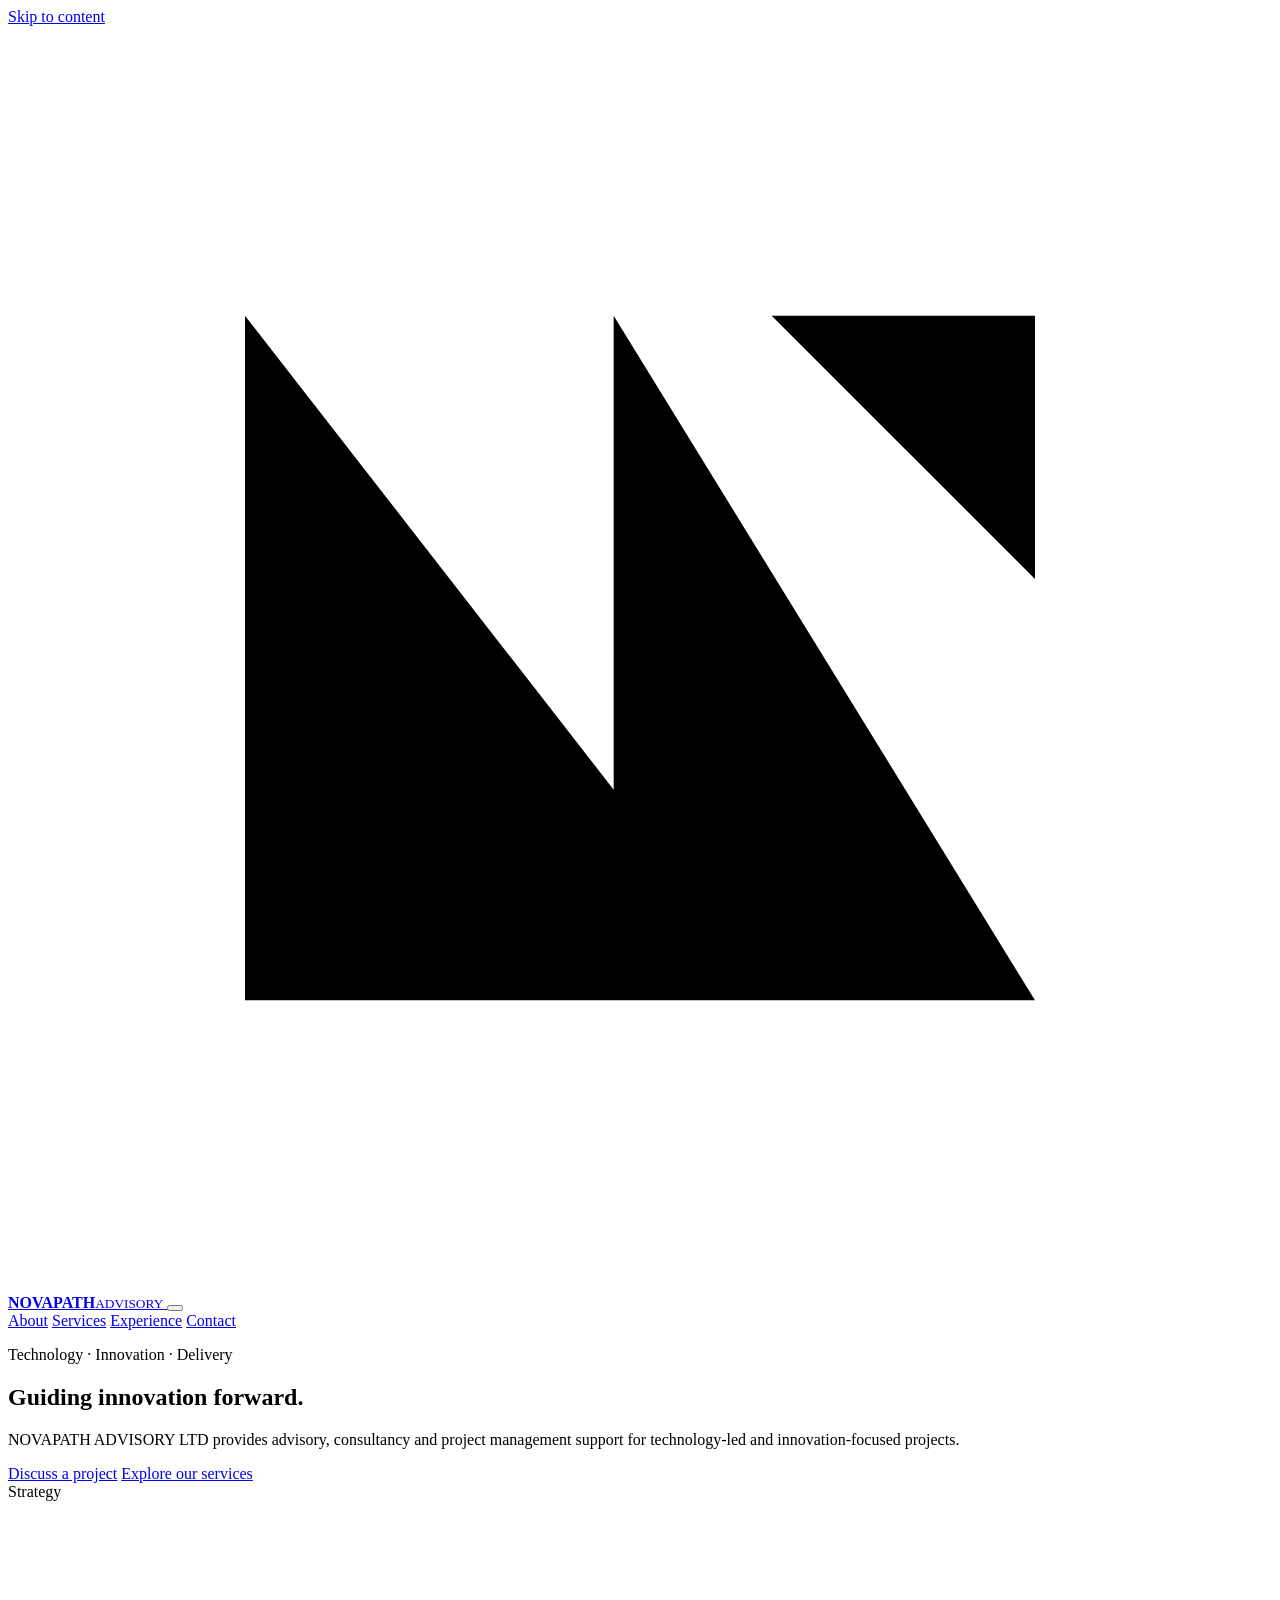
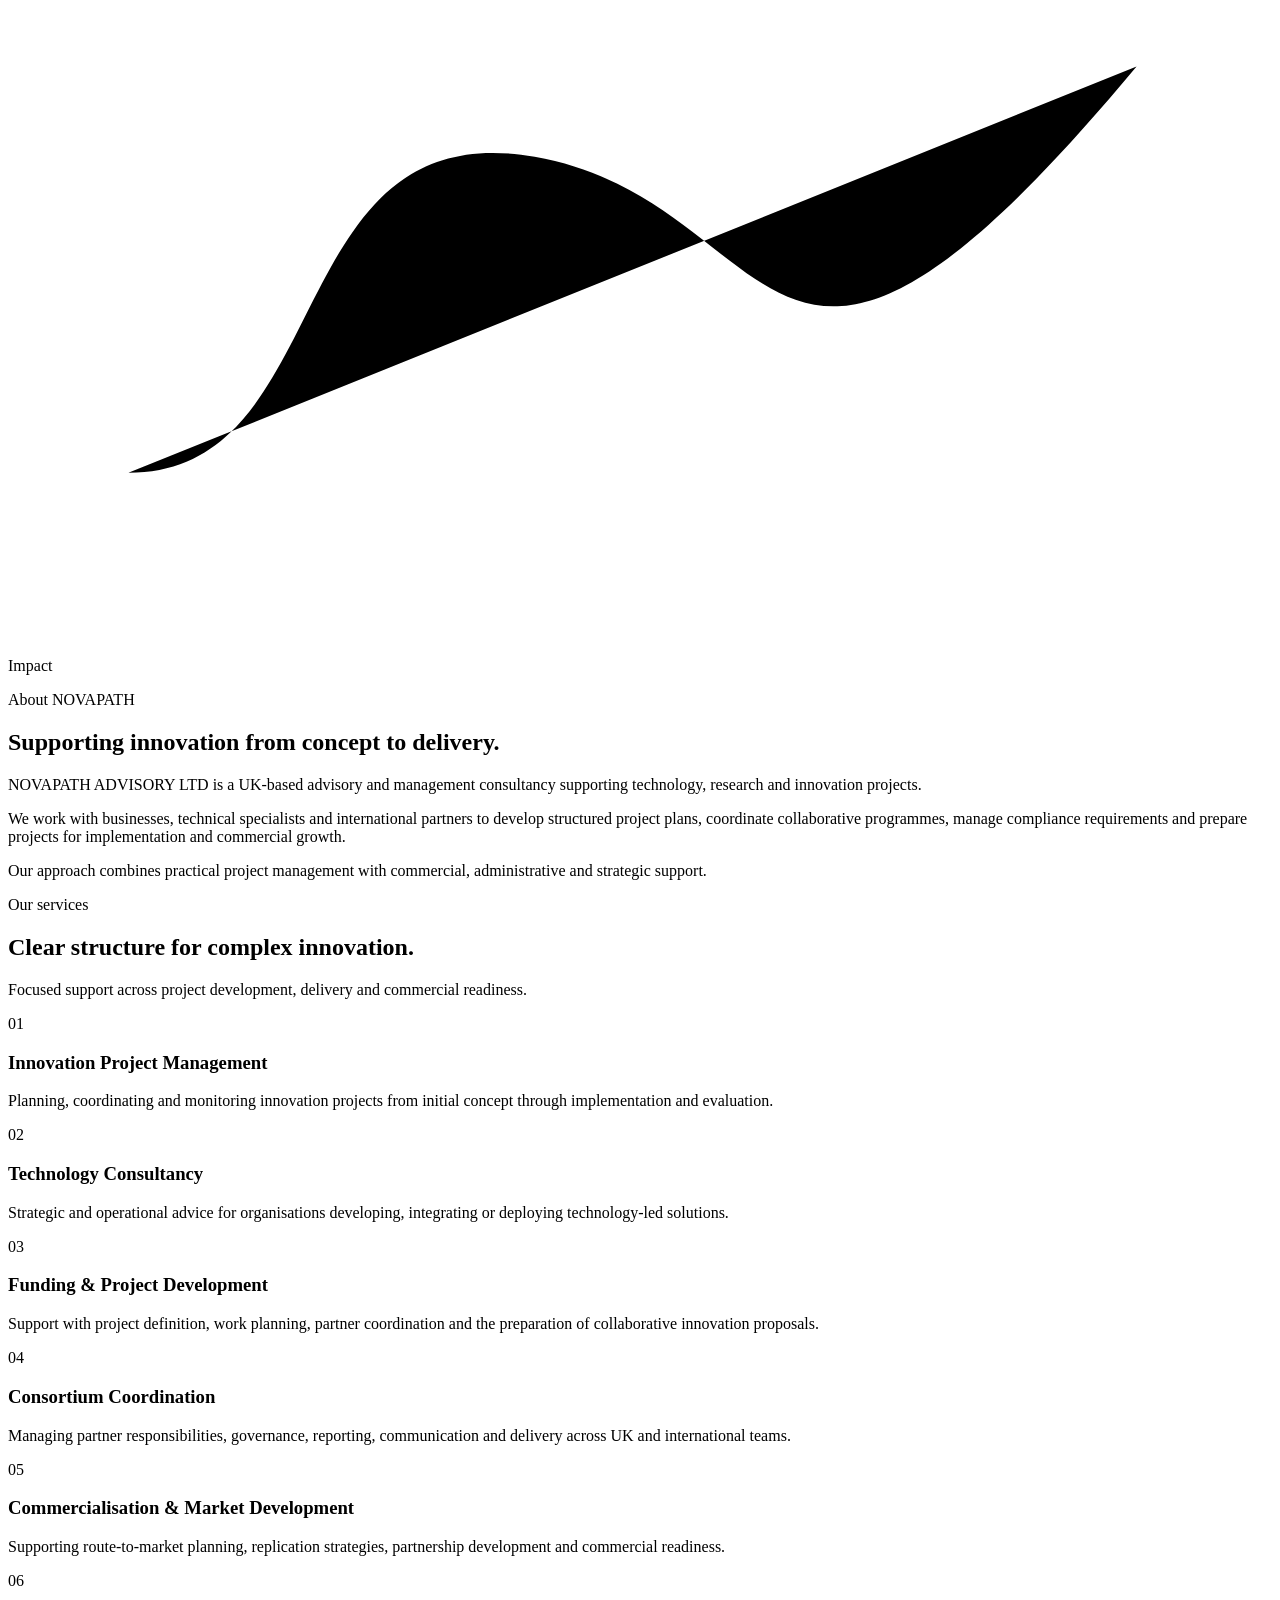
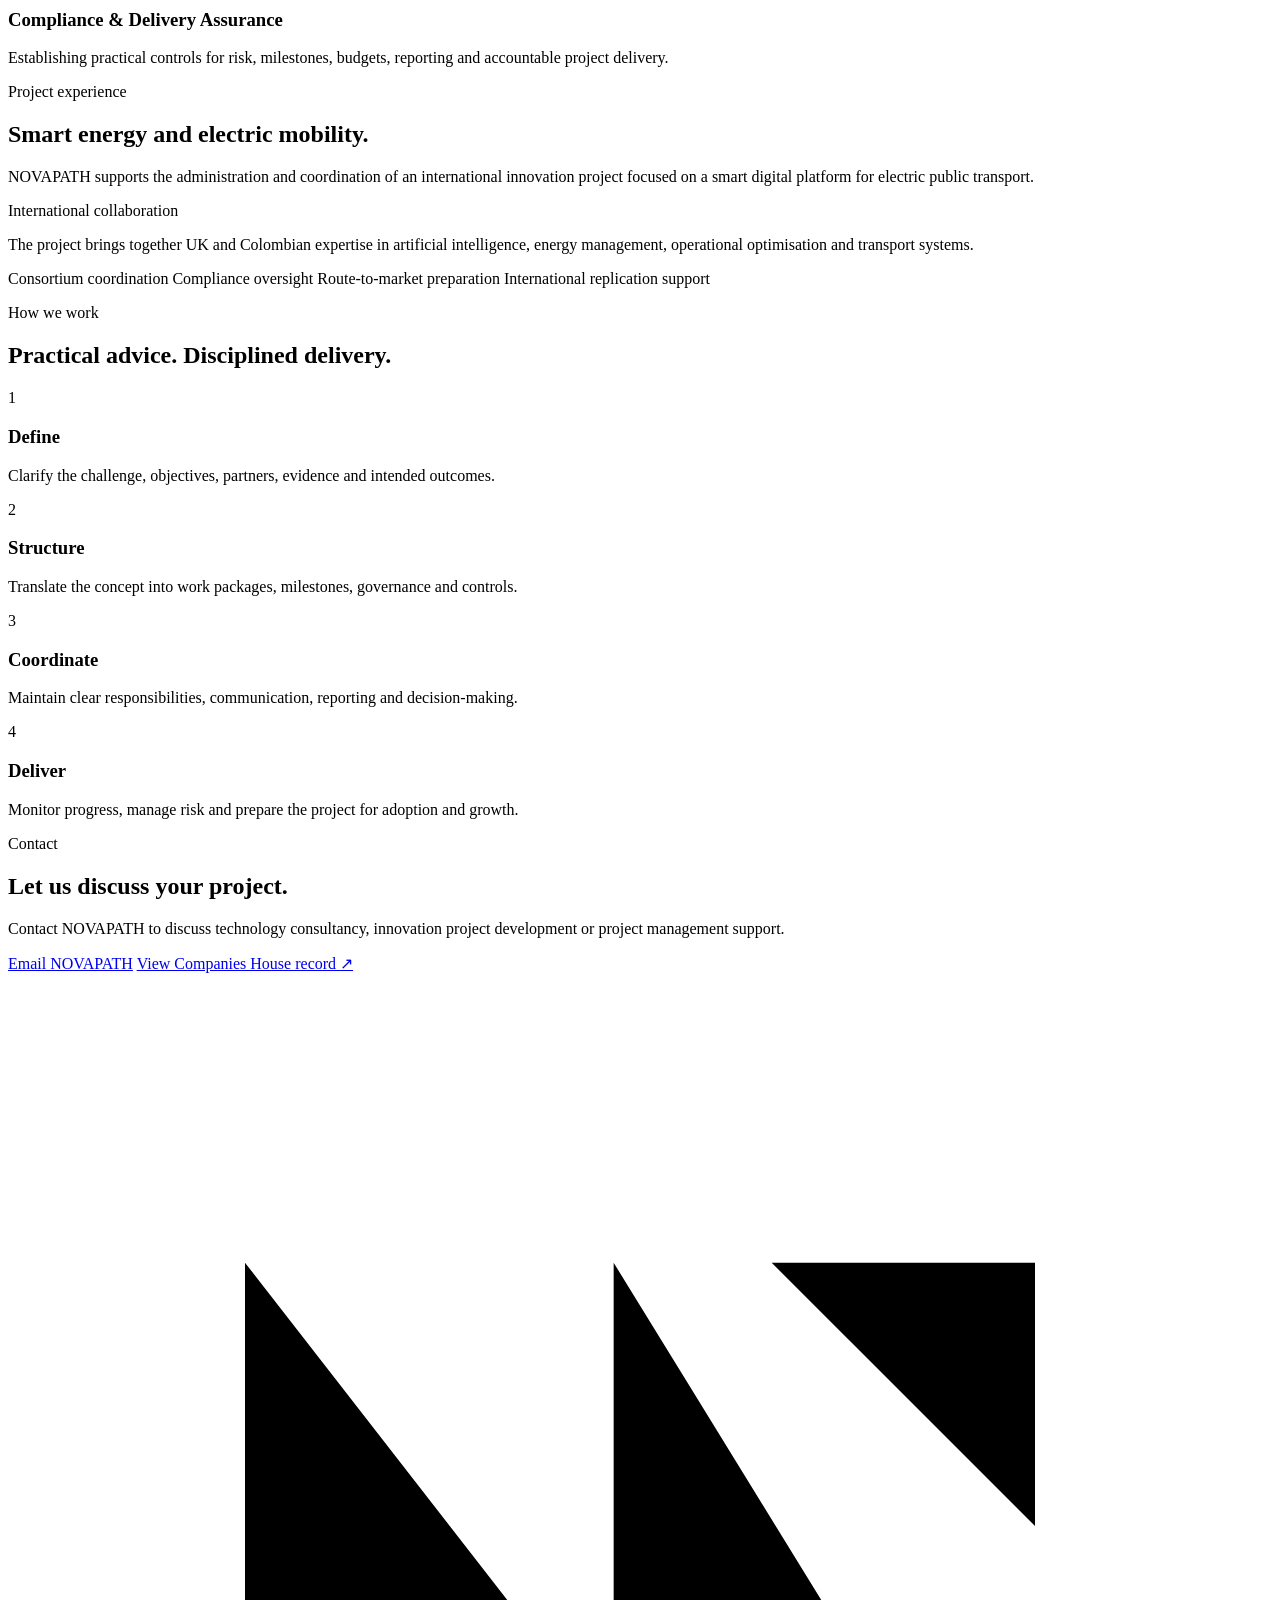
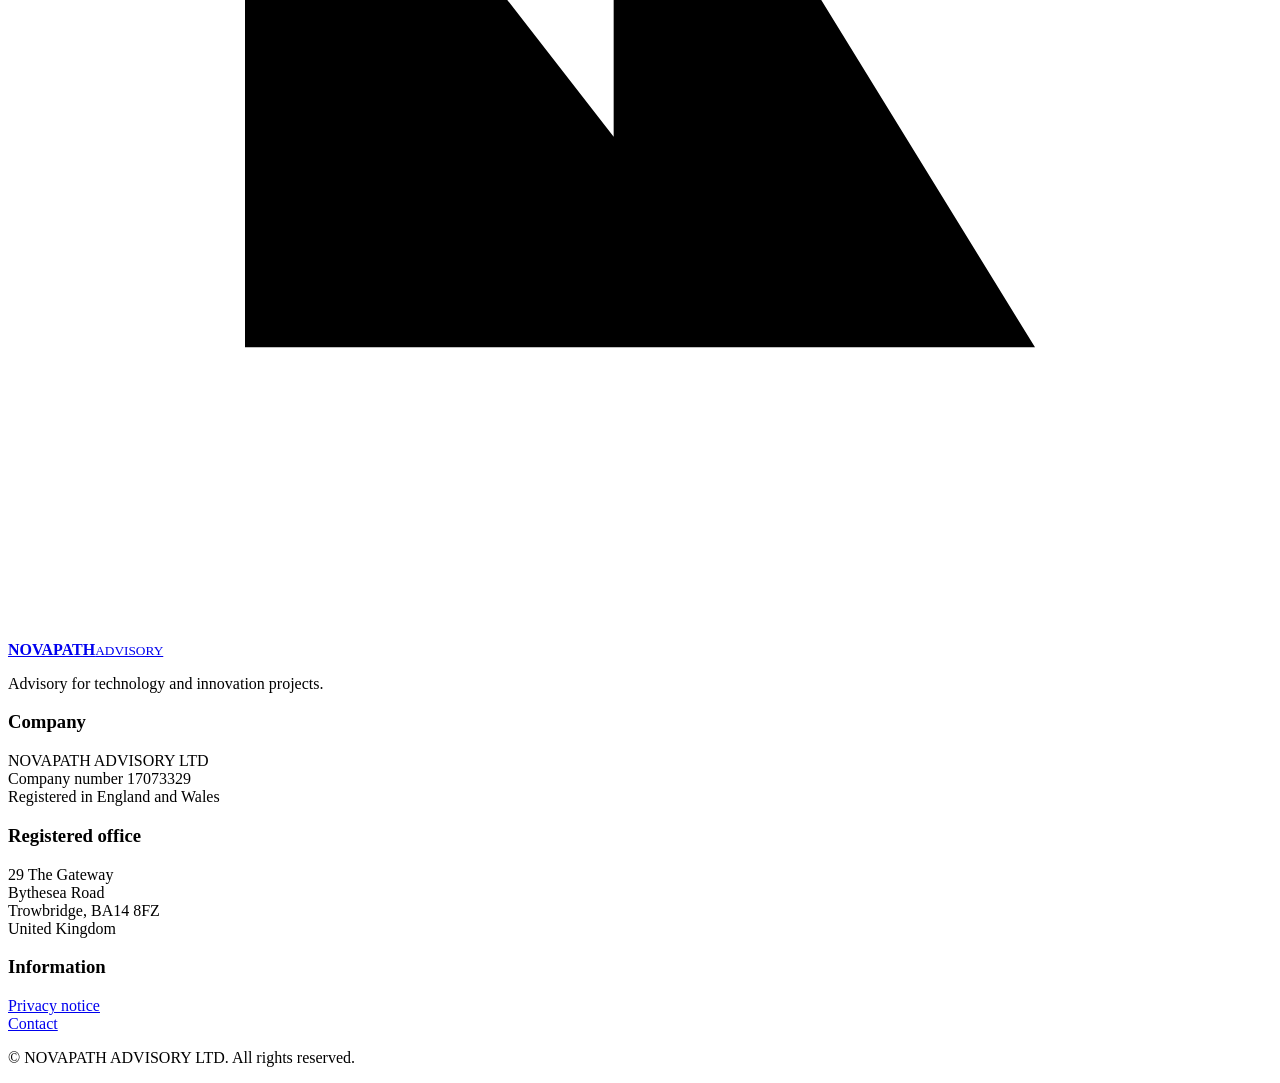
==== index.html @ 797e3e0f "Add files via upload" ====
<!DOCTYPE html>
<html lang="en-GB">
<head>
  <meta charset="UTF-8">
  <meta name="viewport" content="width=device-width, initial-scale=1.0">
  <meta name="description" content="NOVAPATH ADVISORY LTD provides advisory, consultancy and project management support for technology and innovation projects.">
  <meta name="theme-color" content="#0B1F3A">
  <title>NOVAPATH Advisory | Technology & Innovation Projects</title>
  <link rel="preconnect" href="https://fonts.googleapis.com">
  <link rel="preconnect" href="https://fonts.gstatic.com" crossorigin>
  <link href="https://fonts.googleapis.com/css2?family=Manrope:wght@400;500;600;700;800&display=swap" rel="stylesheet">
  <link rel="stylesheet" href="assets/style.css">
</head>
<body>
  <a class="skip-link" href="#main-content">Skip to content</a>

  <header class="site-header" id="top">
    <div class="container nav-wrap">
      <a class="brand" href="#top" aria-label="NOVAPATH Advisory home">
        <svg class="brand-mark" viewBox="0 0 48 48" aria-hidden="true">
          <path d="M9 37V11l14 18V11l16 26" />
          <path class="brand-accent" d="M29 11h10v10" />
        </svg>
        <span class="brand-text"><strong>NOVAPATH</strong><small>ADVISORY</small></span>
      </a>

      <button class="menu-toggle" aria-expanded="false" aria-controls="site-nav" aria-label="Open navigation">
        <span></span><span></span><span></span>
      </button>

      <nav id="site-nav" class="site-nav" aria-label="Primary navigation">
        <a href="#about">About</a>
        <a href="#services">Services</a>
        <a href="#experience">Experience</a>
        <a href="#contact" class="nav-cta">Contact</a>
      </nav>
    </div>
  </header>

  <main id="main-content">
    <section class="hero">
      <div class="hero-grid" aria-hidden="true"></div>
      <div class="container hero-layout">
        <div class="hero-copy reveal">
          <p class="eyebrow">Technology · Innovation · Delivery</p>
          <h1>Guiding innovation <span>forward.</span></h1>
          <p class="hero-intro">NOVAPATH ADVISORY LTD provides advisory, consultancy and project management support for technology-led and innovation-focused projects.</p>
          <div class="hero-actions">
            <a class="button button-primary" href="#contact">Discuss a project</a>
            <a class="button button-secondary" href="#services">Explore our services</a>
          </div>
        </div>

        <div class="hero-visual reveal" aria-label="Abstract illustration representing connected project pathways">
          <div class="orb orb-one"></div>
          <div class="orb orb-two"></div>
          <div class="path-card">
            <span class="path-label">Strategy</span>
            <span class="path-node node-one"></span>
            <span class="path-node node-two"></span>
            <span class="path-node node-three"></span>
            <svg viewBox="0 0 420 250" role="img" aria-label="A pathway connecting strategy, delivery and impact">
              <path d="M40 190 C110 190, 90 70, 175 85 S250 205, 375 55" />
            </svg>
            <span class="path-end">Impact</span>
          </div>
        </div>
      </div>
    </section>

    <section class="section" id="about">
      <div class="container split-layout">
        <div class="section-heading reveal">
          <p class="eyebrow">About NOVAPATH</p>
          <h2>Supporting innovation from concept to delivery.</h2>
        </div>
        <div class="prose reveal">
          <p>NOVAPATH ADVISORY LTD is a UK-based advisory and management consultancy supporting technology, research and innovation projects.</p>
          <p>We work with businesses, technical specialists and international partners to develop structured project plans, coordinate collaborative programmes, manage compliance requirements and prepare projects for implementation and commercial growth.</p>
          <p>Our approach combines practical project management with commercial, administrative and strategic support.</p>
        </div>
      </div>
    </section>

    <section class="section section-tint" id="services">
      <div class="container">
        <div class="section-heading centred reveal">
          <p class="eyebrow">Our services</p>
          <h2>Clear structure for complex innovation.</h2>
          <p>Focused support across project development, delivery and commercial readiness.</p>
        </div>

        <div class="services-grid">
          <article class="service-card reveal">
            <span class="service-number">01</span>
            <h3>Innovation Project Management</h3>
            <p>Planning, coordinating and monitoring innovation projects from initial concept through implementation and evaluation.</p>
          </article>
          <article class="service-card reveal">
            <span class="service-number">02</span>
            <h3>Technology Consultancy</h3>
            <p>Strategic and operational advice for organisations developing, integrating or deploying technology-led solutions.</p>
          </article>
          <article class="service-card reveal">
            <span class="service-number">03</span>
            <h3>Funding & Project Development</h3>
            <p>Support with project definition, work planning, partner coordination and the preparation of collaborative innovation proposals.</p>
          </article>
          <article class="service-card reveal">
            <span class="service-number">04</span>
            <h3>Consortium Coordination</h3>
            <p>Managing partner responsibilities, governance, reporting, communication and delivery across UK and international teams.</p>
          </article>
          <article class="service-card reveal">
            <span class="service-number">05</span>
            <h3>Commercialisation & Market Development</h3>
            <p>Supporting route-to-market planning, replication strategies, partnership development and commercial readiness.</p>
          </article>
          <article class="service-card service-highlight reveal">
            <span class="service-number">06</span>
            <h3>Compliance & Delivery Assurance</h3>
            <p>Establishing practical controls for risk, milestones, budgets, reporting and accountable project delivery.</p>
          </article>
        </div>
      </div>
    </section>

    <section class="section dark-section" id="experience">
      <div class="container experience-layout">
        <div class="section-heading reveal">
          <p class="eyebrow">Project experience</p>
          <h2>Smart energy and electric mobility.</h2>
          <p>NOVAPATH supports the administration and coordination of an international innovation project focused on a smart digital platform for electric public transport.</p>
        </div>

        <div class="experience-panel reveal">
          <p class="panel-kicker">International collaboration</p>
          <p>The project brings together UK and Colombian expertise in artificial intelligence, energy management, operational optimisation and transport systems.</p>
          <div class="role-list">
            <span>Consortium coordination</span>
            <span>Compliance oversight</span>
            <span>Route-to-market preparation</span>
            <span>International replication support</span>
          </div>
        </div>
      </div>
    </section>

    <section class="section" id="approach">
      <div class="container">
        <div class="section-heading centred reveal">
          <p class="eyebrow">How we work</p>
          <h2>Practical advice. Disciplined delivery.</h2>
        </div>
        <div class="steps">
          <div class="step reveal"><span>1</span><h3>Define</h3><p>Clarify the challenge, objectives, partners, evidence and intended outcomes.</p></div>
          <div class="step reveal"><span>2</span><h3>Structure</h3><p>Translate the concept into work packages, milestones, governance and controls.</p></div>
          <div class="step reveal"><span>3</span><h3>Coordinate</h3><p>Maintain clear responsibilities, communication, reporting and decision-making.</p></div>
          <div class="step reveal"><span>4</span><h3>Deliver</h3><p>Monitor progress, manage risk and prepare the project for adoption and growth.</p></div>
        </div>
      </div>
    </section>

    <section class="section contact-section" id="contact">
      <div class="container contact-card reveal">
        <div>
          <p class="eyebrow">Contact</p>
          <h2>Let us discuss your project.</h2>
          <p>Contact NOVAPATH to discuss technology consultancy, innovation project development or project management support.</p>
        </div>
        <div class="contact-actions">
          <!-- Replace the email address below with your preferred business email before publishing. -->
          <a class="button button-primary" href="mailto:contact@novapathadvisory.co.uk">Email NOVAPATH</a>
          <a class="text-link" href="https://find-and-update.company-information.service.gov.uk/company/17073329" target="_blank" rel="noopener">View Companies House record <span aria-hidden="true">↗</span></a>
        </div>
      </div>
    </section>
  </main>

  <footer class="site-footer">
    <div class="container footer-grid">
      <div>
        <a class="brand footer-brand" href="#top">
          <svg class="brand-mark" viewBox="0 0 48 48" aria-hidden="true">
            <path d="M9 37V11l14 18V11l16 26" />
            <path class="brand-accent" d="M29 11h10v10" />
          </svg>
          <span class="brand-text"><strong>NOVAPATH</strong><small>ADVISORY</small></span>
        </a>
        <p>Advisory for technology and innovation projects.</p>
      </div>
      <div>
        <h3>Company</h3>
        <p>NOVAPATH ADVISORY LTD<br>Company number 17073329<br>Registered in England and Wales</p>
      </div>
      <div>
        <h3>Registered office</h3>
        <p>29 The Gateway<br>Bythesea Road<br>Trowbridge, BA14 8FZ<br>United Kingdom</p>
      </div>
      <div>
        <h3>Information</h3>
        <p><a href="privacy.html">Privacy notice</a><br><a href="#contact">Contact</a></p>
      </div>
    </div>
    <div class="container footer-bottom">
      <p>© <span id="year"></span> NOVAPATH ADVISORY LTD. All rights reserved.</p>
    </div>
  </footer>

  <script src="assets/main.js"></script>
</body>
</html>
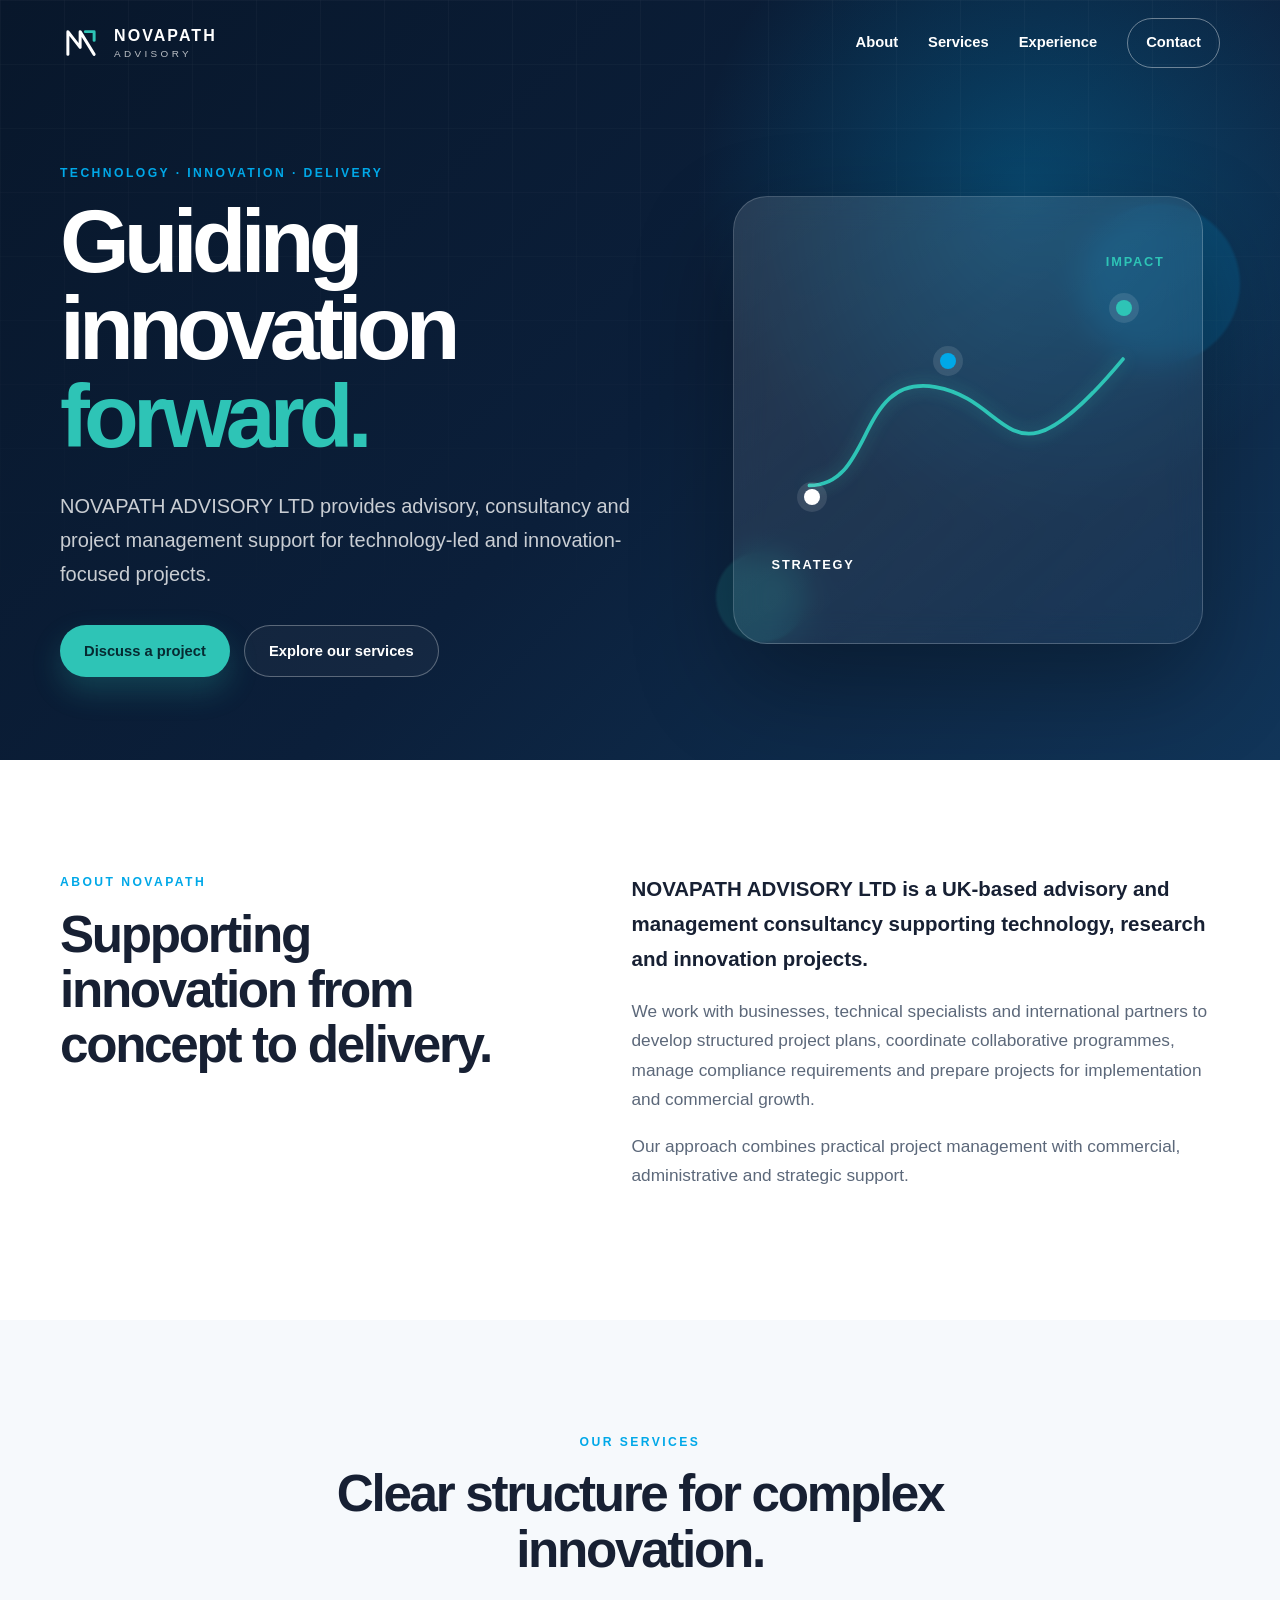
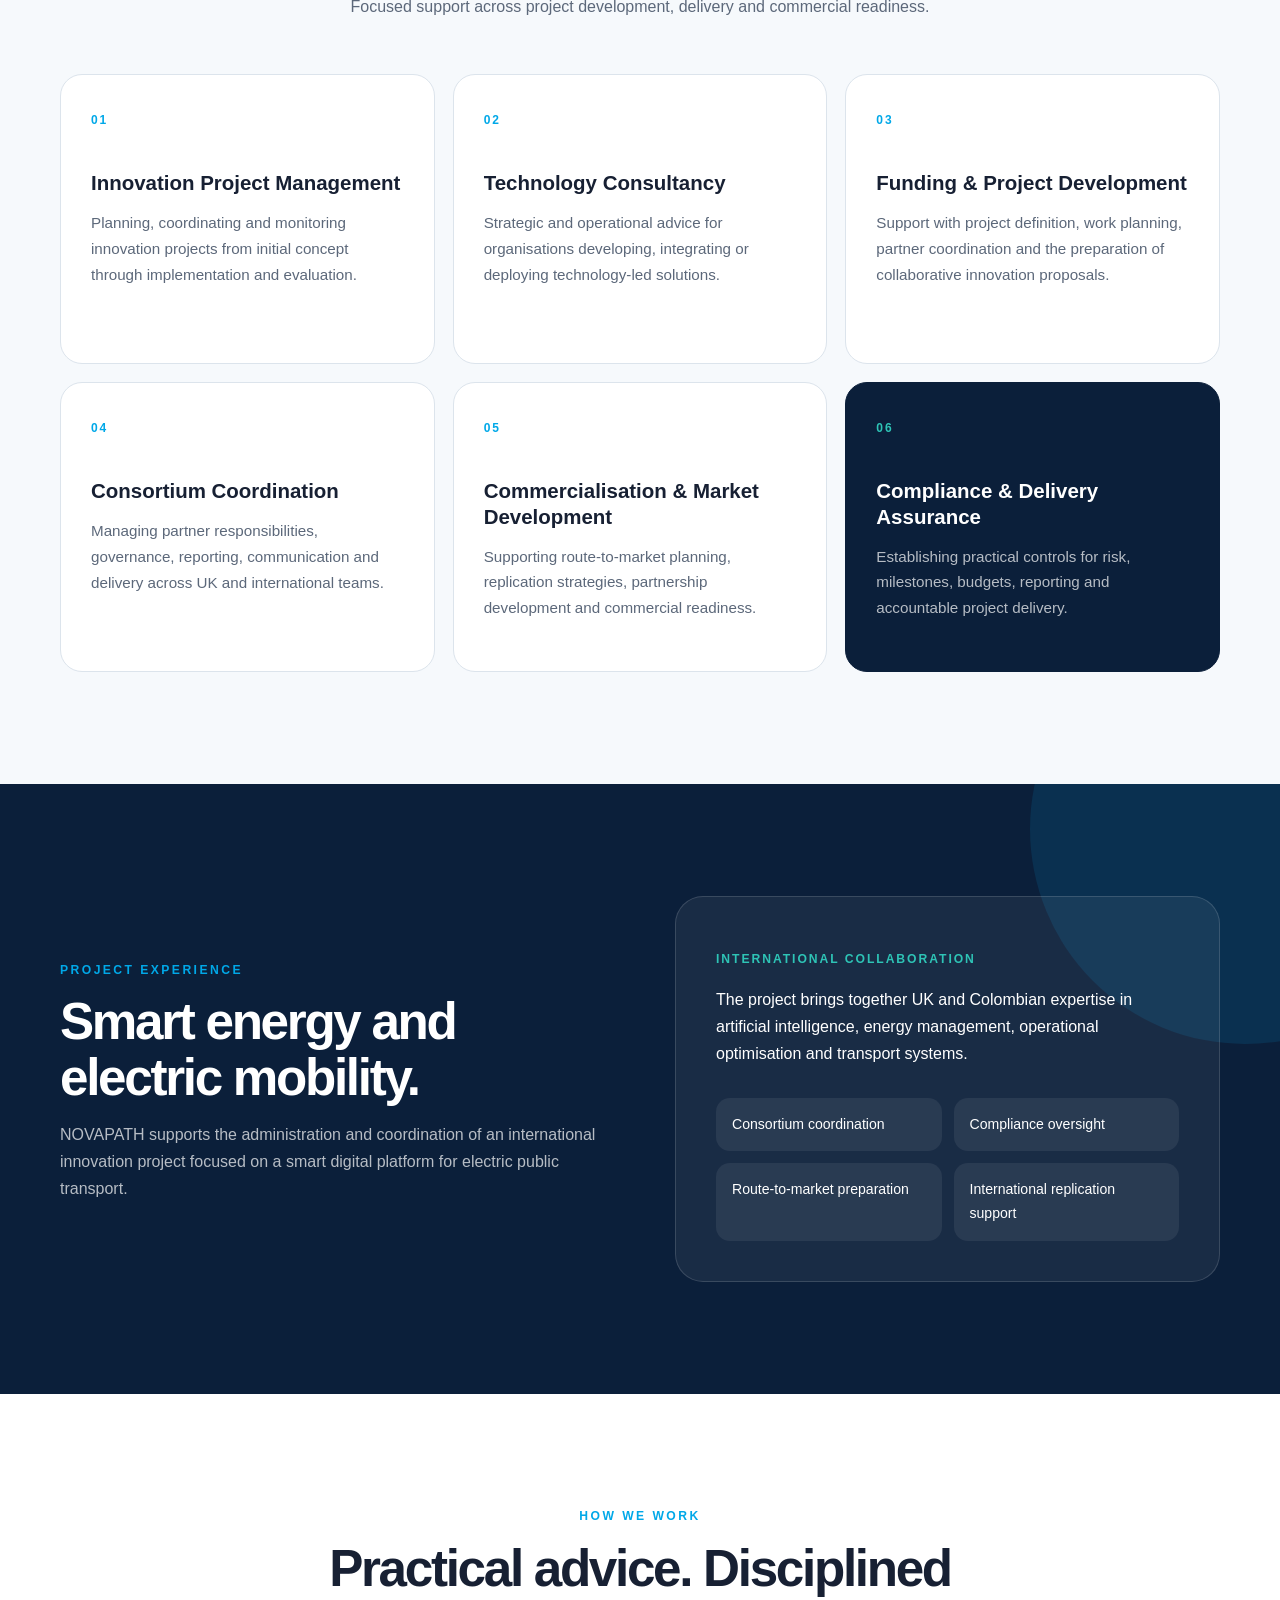
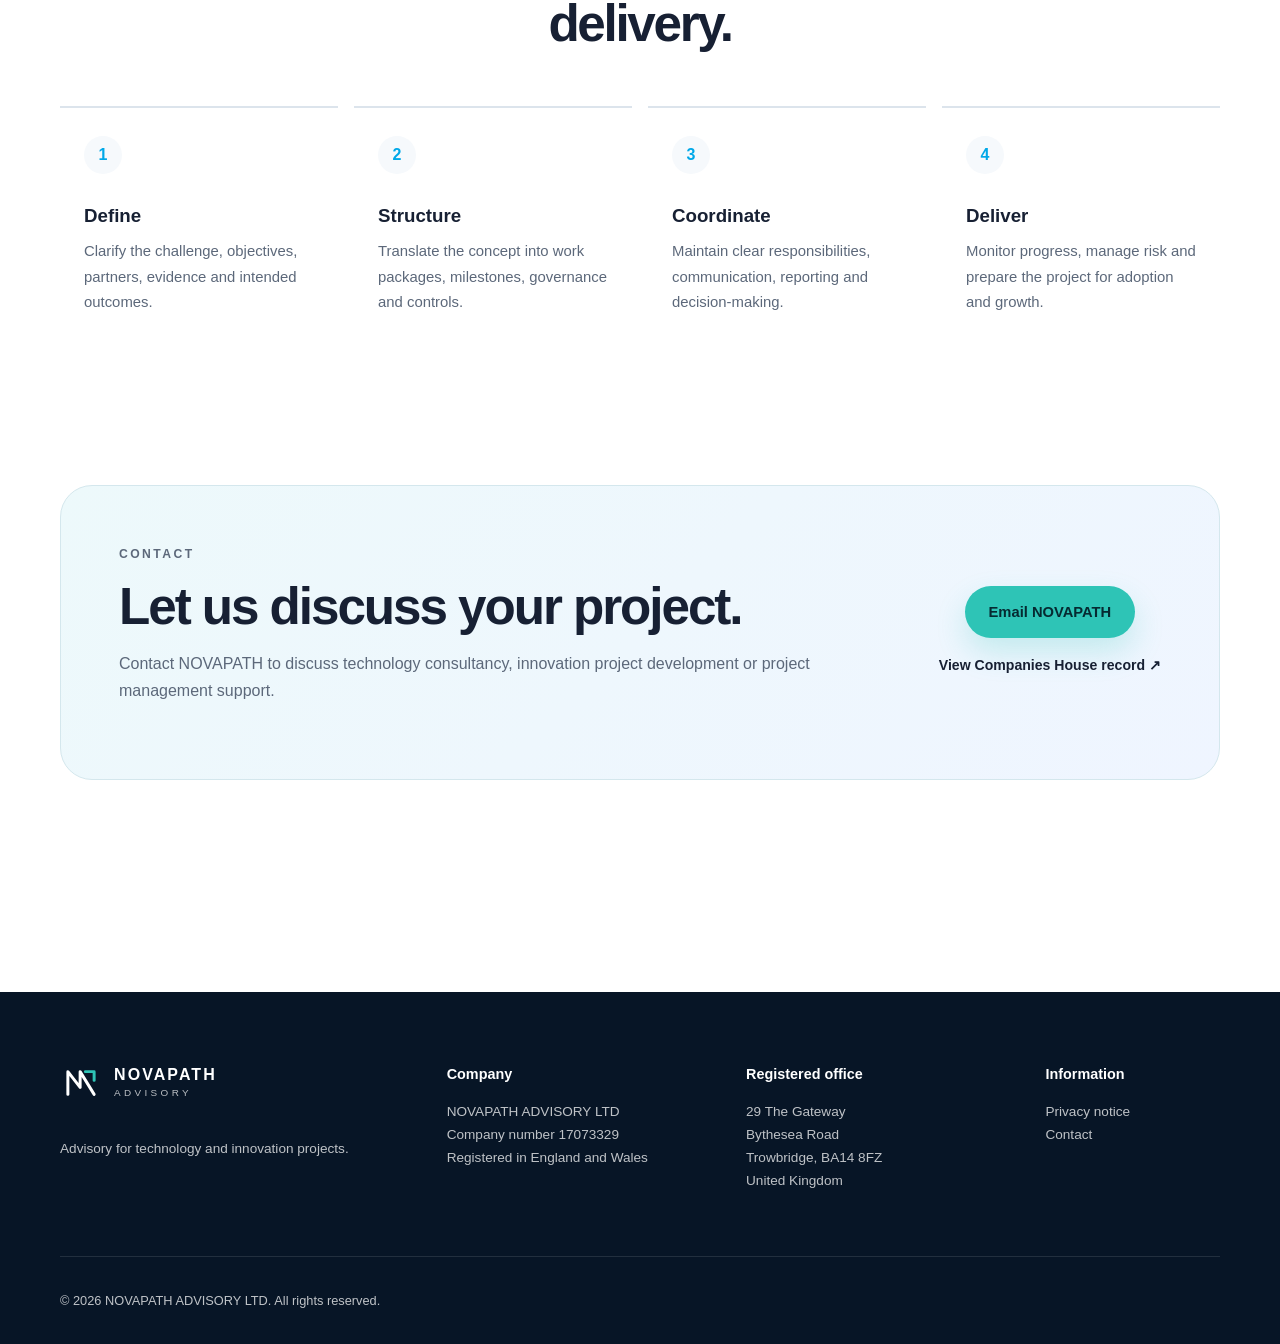
==== commit 7312d6f2: "Update index.html" ====
--- a/index.html
+++ b/index.html
@@ -170,7 +170,7 @@
         </div>
         <div class="contact-actions">
           <!-- Replace the email address below with your preferred business email before publishing. -->
-          <a class="button button-primary" href="mailto:contact@novapathadvisory.co.uk">Email NOVAPATH</a>
+          <a class="button button-primary" href="mailto:j.castano@hotmail.co.uk">Email NOVAPATH</a>
           <a class="text-link" href="https://find-and-update.company-information.service.gov.uk/company/17073329" target="_blank" rel="noopener">View Companies House record <span aria-hidden="true">↗</span></a>
         </div>
       </div>
--- a/assets/style.css
+++ b/assets/style.css
@@ -0,0 +1,162 @@
+:root {
+  --navy: #0b1f3a;
+  --navy-2: #122b4c;
+  --blue: #00a8e8;
+  --teal: #2ec4b6;
+  --ink: #172033;
+  --muted: #5c687a;
+  --line: #dce4ec;
+  --surface: #f6f9fc;
+  --white: #ffffff;
+  --radius: 22px;
+  --shadow: 0 24px 70px rgba(11, 31, 58, .12);
+}
+
+* { box-sizing: border-box; }
+html { scroll-behavior: smooth; }
+body { margin: 0; font-family: 'Manrope', sans-serif; color: var(--ink); background: var(--white); line-height: 1.7; }
+a { color: inherit; }
+img, svg { display: block; max-width: 100%; }
+.container { width: min(1160px, calc(100% - 40px)); margin-inline: auto; }
+.skip-link { position: fixed; left: 20px; top: -100px; z-index: 1000; padding: 10px 14px; background: #fff; color: #000; }
+.skip-link:focus { top: 20px; }
+
+.site-header { position: absolute; inset: 0 0 auto; z-index: 100; color: #fff; }
+.solid-header { position: relative; background: var(--navy); }
+.nav-wrap { min-height: 86px; display: flex; align-items: center; justify-content: space-between; }
+.brand { display: inline-flex; align-items: center; gap: 12px; text-decoration: none; }
+.brand-mark { width: 42px; height: 42px; fill: none; stroke: currentColor; stroke-width: 3.4; stroke-linecap: round; stroke-linejoin: round; }
+.brand-mark .brand-accent { stroke: var(--teal); }
+.brand-text { display: flex; flex-direction: column; line-height: 1; }
+.brand-text strong { font-size: 1rem; letter-spacing: .13em; }
+.brand-text small { margin-top: 5px; font-size: .62rem; letter-spacing: .34em; opacity: .72; }
+.site-nav { display: flex; align-items: center; gap: 30px; }
+.site-nav a { text-decoration: none; font-size: .92rem; font-weight: 600; }
+.site-nav a:hover { color: var(--teal); }
+.nav-cta { padding: 11px 18px; border: 1px solid rgba(255,255,255,.4); border-radius: 999px; }
+.menu-toggle { display: none; border: 0; background: transparent; padding: 8px; }
+.menu-toggle span { width: 25px; height: 2px; background: #fff; margin: 5px; display: block; }
+
+.hero { min-height: 760px; position: relative; overflow: hidden; display: flex; align-items: center; background: radial-gradient(circle at 80% 25%, rgba(0,168,232,.27), transparent 28%), linear-gradient(135deg, #08172b 0%, #0b1f3a 52%, #113559 100%); color: #fff; }
+.hero-grid { position: absolute; inset: 0; opacity: .1; background-image: linear-gradient(rgba(255,255,255,.28) 1px, transparent 1px), linear-gradient(90deg, rgba(255,255,255,.28) 1px, transparent 1px); background-size: 64px 64px; mask-image: linear-gradient(to bottom, black, transparent 88%); }
+.hero-layout { display: grid; grid-template-columns: 1.08fr .92fr; gap: 65px; align-items: center; padding-top: 80px; position: relative; }
+.eyebrow { margin: 0 0 14px; font-size: .76rem; font-weight: 800; letter-spacing: .2em; text-transform: uppercase; color: var(--blue); }
+.hero h1 { margin: 0; max-width: 720px; font-size: clamp(3.2rem, 7vw, 6.6rem); letter-spacing: -.065em; line-height: .98; }
+.hero h1 span { color: var(--teal); }
+.hero-intro { max-width: 670px; margin: 28px 0 0; font-size: clamp(1.05rem, 2vw, 1.25rem); color: rgba(255,255,255,.78); }
+.hero-actions { display: flex; flex-wrap: wrap; gap: 14px; margin-top: 34px; }
+.button { display: inline-flex; justify-content: center; align-items: center; min-height: 52px; padding: 0 24px; border-radius: 999px; text-decoration: none; font-weight: 800; font-size: .92rem; transition: transform .2s ease, box-shadow .2s ease, background .2s ease; }
+.button:hover { transform: translateY(-2px); }
+.button-primary { background: var(--teal); color: #062a31; box-shadow: 0 14px 30px rgba(46,196,182,.22); }
+.button-primary:hover { background: #49d8ca; }
+.button-secondary { border: 1px solid rgba(255,255,255,.3); color: #fff; background: rgba(255,255,255,.04); }
+
+.hero-visual { min-height: 430px; position: relative; display: grid; place-items: center; }
+.path-card { position: relative; width: 100%; max-width: 470px; aspect-ratio: 1.05; border: 1px solid rgba(255,255,255,.18); border-radius: 34px; background: linear-gradient(145deg, rgba(255,255,255,.12), rgba(255,255,255,.035)); box-shadow: 0 40px 100px rgba(0,0,0,.3); backdrop-filter: blur(16px); }
+.path-card svg { position: absolute; inset: 19% 8% 17%; width: 84%; height: 64%; fill: none; stroke: var(--teal); stroke-width: 4; stroke-linecap: round; filter: drop-shadow(0 0 8px rgba(46,196,182,.45)); }
+.path-label, .path-end { position: absolute; z-index: 2; font-size: .8rem; font-weight: 800; letter-spacing: .14em; text-transform: uppercase; }
+.path-label { left: 8%; bottom: 15%; }
+.path-end { right: 8%; top: 12%; color: var(--teal); }
+.path-node { position: absolute; z-index: 3; width: 16px; height: 16px; border-radius: 50%; background: #fff; box-shadow: 0 0 0 7px rgba(255,255,255,.11); }
+.node-one { left: 15%; bottom: 31%; }
+.node-two { left: 44%; top: 35%; background: var(--blue); }
+.node-three { right: 15%; top: 23%; background: var(--teal); }
+.orb { position: absolute; border-radius: 50%; filter: blur(1px); }
+.orb-one { width: 160px; height: 160px; top: 8px; right: -20px; background: rgba(0,168,232,.16); }
+.orb-two { width: 90px; height: 90px; bottom: 2px; left: 0; background: rgba(46,196,182,.17); }
+
+.section { padding: 112px 0; }
+.section-tint { background: var(--surface); }
+.split-layout { display: grid; grid-template-columns: .9fr 1.1fr; gap: 90px; align-items: start; }
+.section-heading h2 { margin: 0; font-size: clamp(2.3rem, 4vw, 4.15rem); line-height: 1.08; letter-spacing: -.045em; }
+.section-heading > p:last-child { color: var(--muted); max-width: 670px; }
+.centred { text-align: center; max-width: 760px; margin: 0 auto 54px; }
+.centred > p:last-child { margin-inline: auto; }
+.prose { font-size: 1.08rem; color: var(--muted); }
+.prose p:first-child { margin-top: 0; color: var(--ink); font-size: 1.28rem; font-weight: 650; }
+.services-grid { display: grid; grid-template-columns: repeat(3, 1fr); gap: 18px; }
+.service-card { min-height: 290px; padding: 30px; border: 1px solid var(--line); border-radius: var(--radius); background: #fff; transition: transform .25s ease, box-shadow .25s ease; }
+.service-card:hover { transform: translateY(-5px); box-shadow: var(--shadow); }
+.service-number { color: var(--blue); font-size: .75rem; font-weight: 800; letter-spacing: .16em; }
+.service-card h3 { margin: 38px 0 14px; font-size: 1.28rem; line-height: 1.25; }
+.service-card p { margin: 0; color: var(--muted); font-size: .95rem; }
+.service-highlight { color: #fff; background: var(--navy); border-color: var(--navy); }
+.service-highlight p { color: rgba(255,255,255,.7); }
+.service-highlight .service-number { color: var(--teal); }
+
+.dark-section { color: #fff; background: var(--navy); overflow: hidden; position: relative; }
+.dark-section::after { content: ''; position: absolute; width: 430px; height: 430px; border-radius: 50%; right: -180px; top: -170px; background: rgba(0,168,232,.12); }
+.experience-layout { display: grid; grid-template-columns: 1fr 1fr; gap: 70px; align-items: center; position: relative; z-index: 1; }
+.dark-section .section-heading > p:last-child { color: rgba(255,255,255,.7); }
+.experience-panel { padding: 40px; border: 1px solid rgba(255,255,255,.14); border-radius: 28px; background: rgba(255,255,255,.06); }
+.panel-kicker { color: var(--teal); font-weight: 800; text-transform: uppercase; font-size: .76rem; letter-spacing: .16em; }
+.role-list { display: grid; grid-template-columns: 1fr 1fr; gap: 12px; margin-top: 30px; }
+.role-list span { padding: 15px 16px; border-radius: 14px; background: rgba(255,255,255,.07); font-size: .88rem; }
+
+.steps { display: grid; grid-template-columns: repeat(4, 1fr); gap: 16px; }
+.step { padding: 28px 24px; border-top: 2px solid var(--line); }
+.step > span { display: inline-grid; place-items: center; width: 38px; height: 38px; border-radius: 50%; background: var(--surface); color: var(--blue); font-weight: 800; }
+.step h3 { margin: 26px 0 8px; }
+.step p { margin: 0; color: var(--muted); font-size: .93rem; }
+
+.contact-section { padding-top: 30px; }
+.contact-card { display: grid; grid-template-columns: 1fr auto; gap: 50px; align-items: center; padding: 58px; border-radius: 32px; background: linear-gradient(135deg, #edf9fb, #eff5ff); border: 1px solid #d4e7ed; }
+.contact-card h2 { margin: 0; font-size: clamp(2.2rem, 4vw, 3.8rem); line-height: 1.08; letter-spacing: -.04em; }
+.contact-card p { color: var(--muted); max-width: 700px; }
+.contact-actions { display: flex; flex-direction: column; align-items: center; gap: 16px; }
+.text-link { font-weight: 750; font-size: .88rem; text-decoration: none; }
+.text-link:hover { color: var(--blue); }
+
+.site-footer { margin-top: 100px; padding: 70px 0 20px; color: rgba(255,255,255,.74); background: #071526; }
+.footer-grid { display: grid; grid-template-columns: 1.35fr 1fr 1fr .7fr; gap: 50px; }
+.footer-grid h3 { margin: 0 0 14px; color: #fff; font-size: .9rem; }
+.footer-grid p { font-size: .85rem; }
+.footer-grid a { text-decoration: none; }
+.footer-grid a:hover { color: var(--teal); }
+.footer-brand { color: #fff; margin-bottom: 20px; }
+.footer-bottom { margin-top: 50px; padding-top: 20px; border-top: 1px solid rgba(255,255,255,.11); font-size: .8rem; }
+
+.legal-page { padding: 90px 0; }
+.legal-content { max-width: 820px; }
+.legal-content h1 { margin: 0; font-size: clamp(3rem, 6vw, 5.2rem); letter-spacing: -.05em; }
+.legal-content h2 { margin-top: 45px; font-size: 1.35rem; }
+.legal-content p { color: var(--muted); }
+.legal-updated { font-size: .9rem; }
+.legal-note { margin-top: 50px; padding: 20px; border-radius: 14px; background: var(--surface); }
+
+.reveal { opacity: 0; transform: translateY(18px); transition: opacity .7s ease, transform .7s ease; }
+.reveal.visible { opacity: 1; transform: none; }
+
+@media (prefers-reduced-motion: reduce) {
+  *, *::before, *::after { scroll-behavior: auto !important; transition-duration: .01ms !important; animation-duration: .01ms !important; }
+  .reveal { opacity: 1; transform: none; }
+}
+
+@media (max-width: 900px) {
+  .menu-toggle { display: block; }
+  .site-nav:not(.static-nav) { display: none; position: absolute; top: 76px; left: 20px; right: 20px; padding: 20px; flex-direction: column; align-items: stretch; gap: 0; border-radius: 18px; background: #fff; box-shadow: var(--shadow); color: var(--ink); }
+  .site-nav.open { display: flex; }
+  .site-nav:not(.static-nav) a { padding: 12px; }
+  .nav-cta { border-color: var(--line); }
+  .hero { min-height: auto; padding: 150px 0 90px; }
+  .hero-layout, .split-layout, .experience-layout { grid-template-columns: 1fr; }
+  .hero-layout { gap: 30px; }
+  .hero-visual { min-height: 360px; }
+  .split-layout { gap: 34px; }
+  .services-grid { grid-template-columns: repeat(2, 1fr); }
+  .steps { grid-template-columns: repeat(2, 1fr); }
+  .contact-card { grid-template-columns: 1fr; }
+  .contact-actions { align-items: flex-start; }
+  .footer-grid { grid-template-columns: repeat(2, 1fr); }
+}
+
+@media (max-width: 620px) {
+  .container { width: min(100% - 28px, 1160px); }
+  .section { padding: 82px 0; }
+  .hero h1 { font-size: clamp(3rem, 15vw, 4.6rem); }
+  .hero-visual { min-height: 300px; }
+  .services-grid, .steps, .role-list, .footer-grid { grid-template-columns: 1fr; }
+  .service-card { min-height: auto; }
+  .contact-card { padding: 34px 24px; }
+  .static-nav { display: none; }
+}
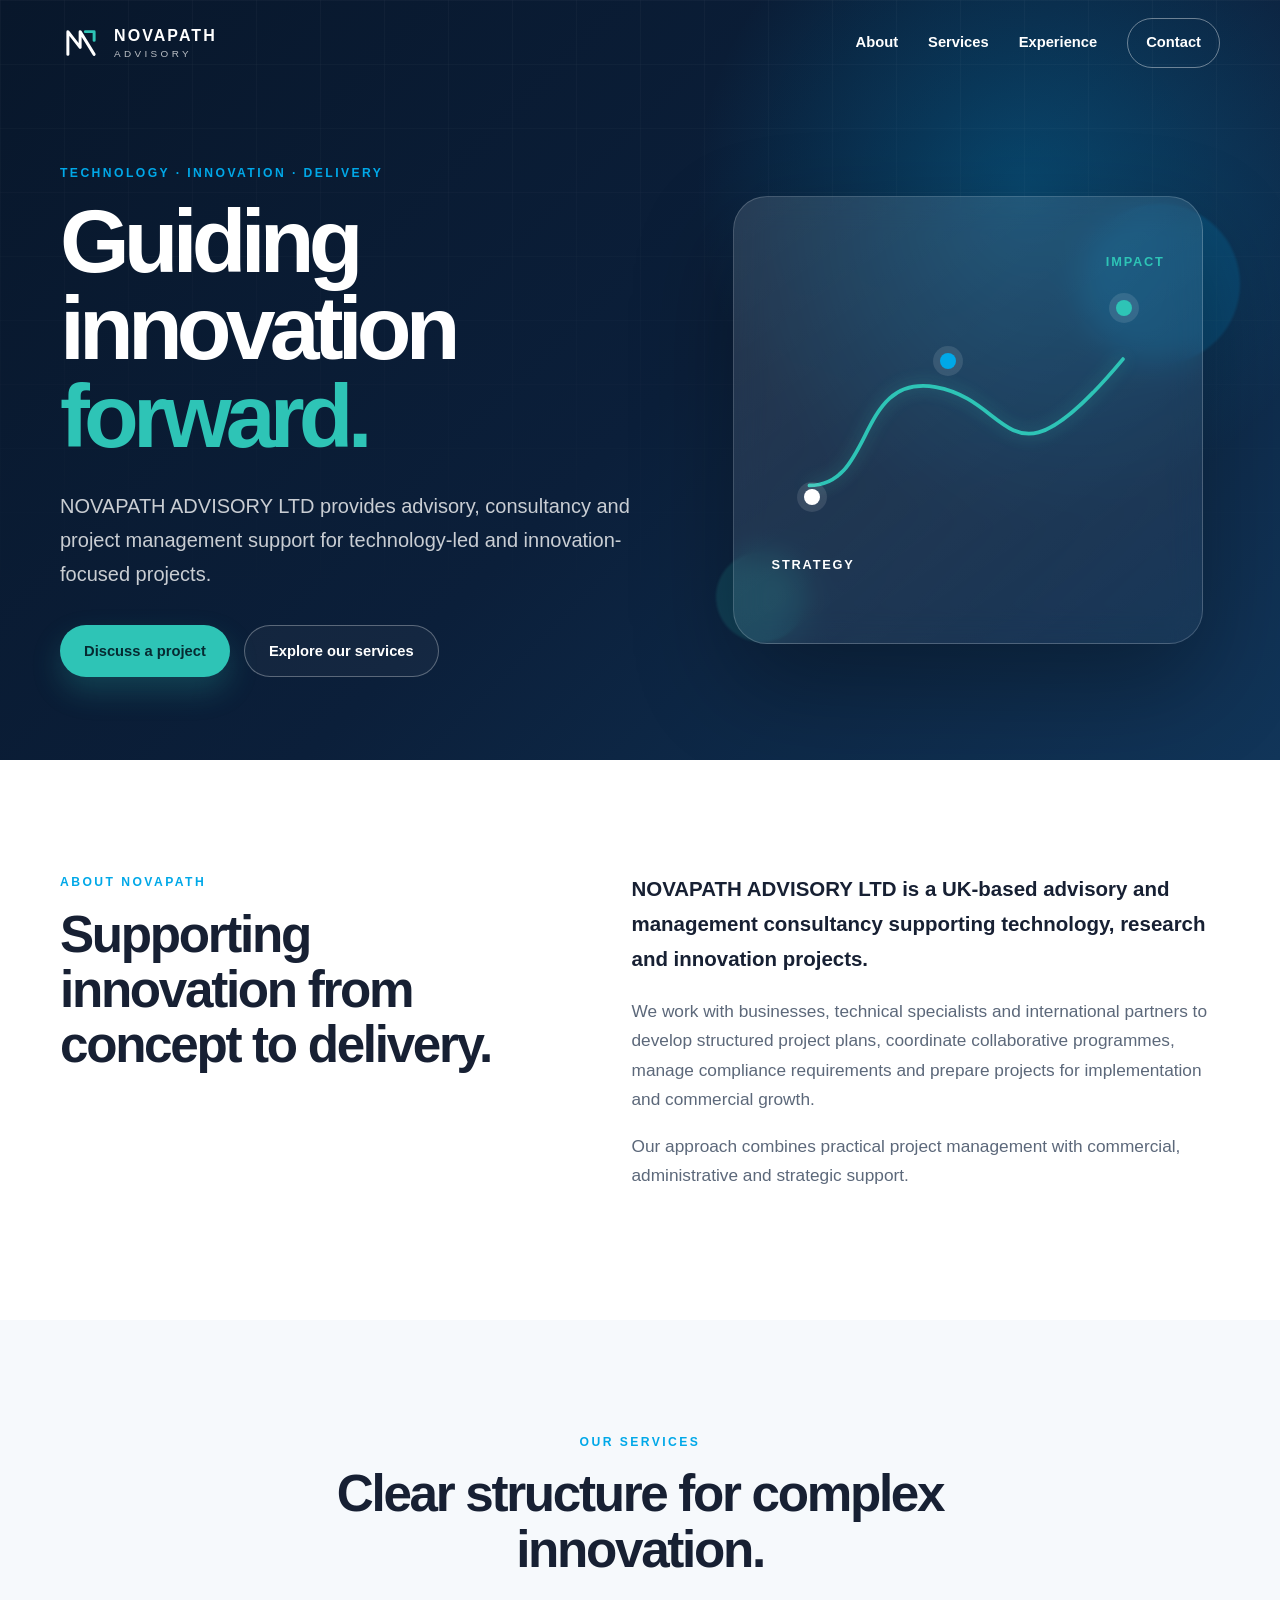
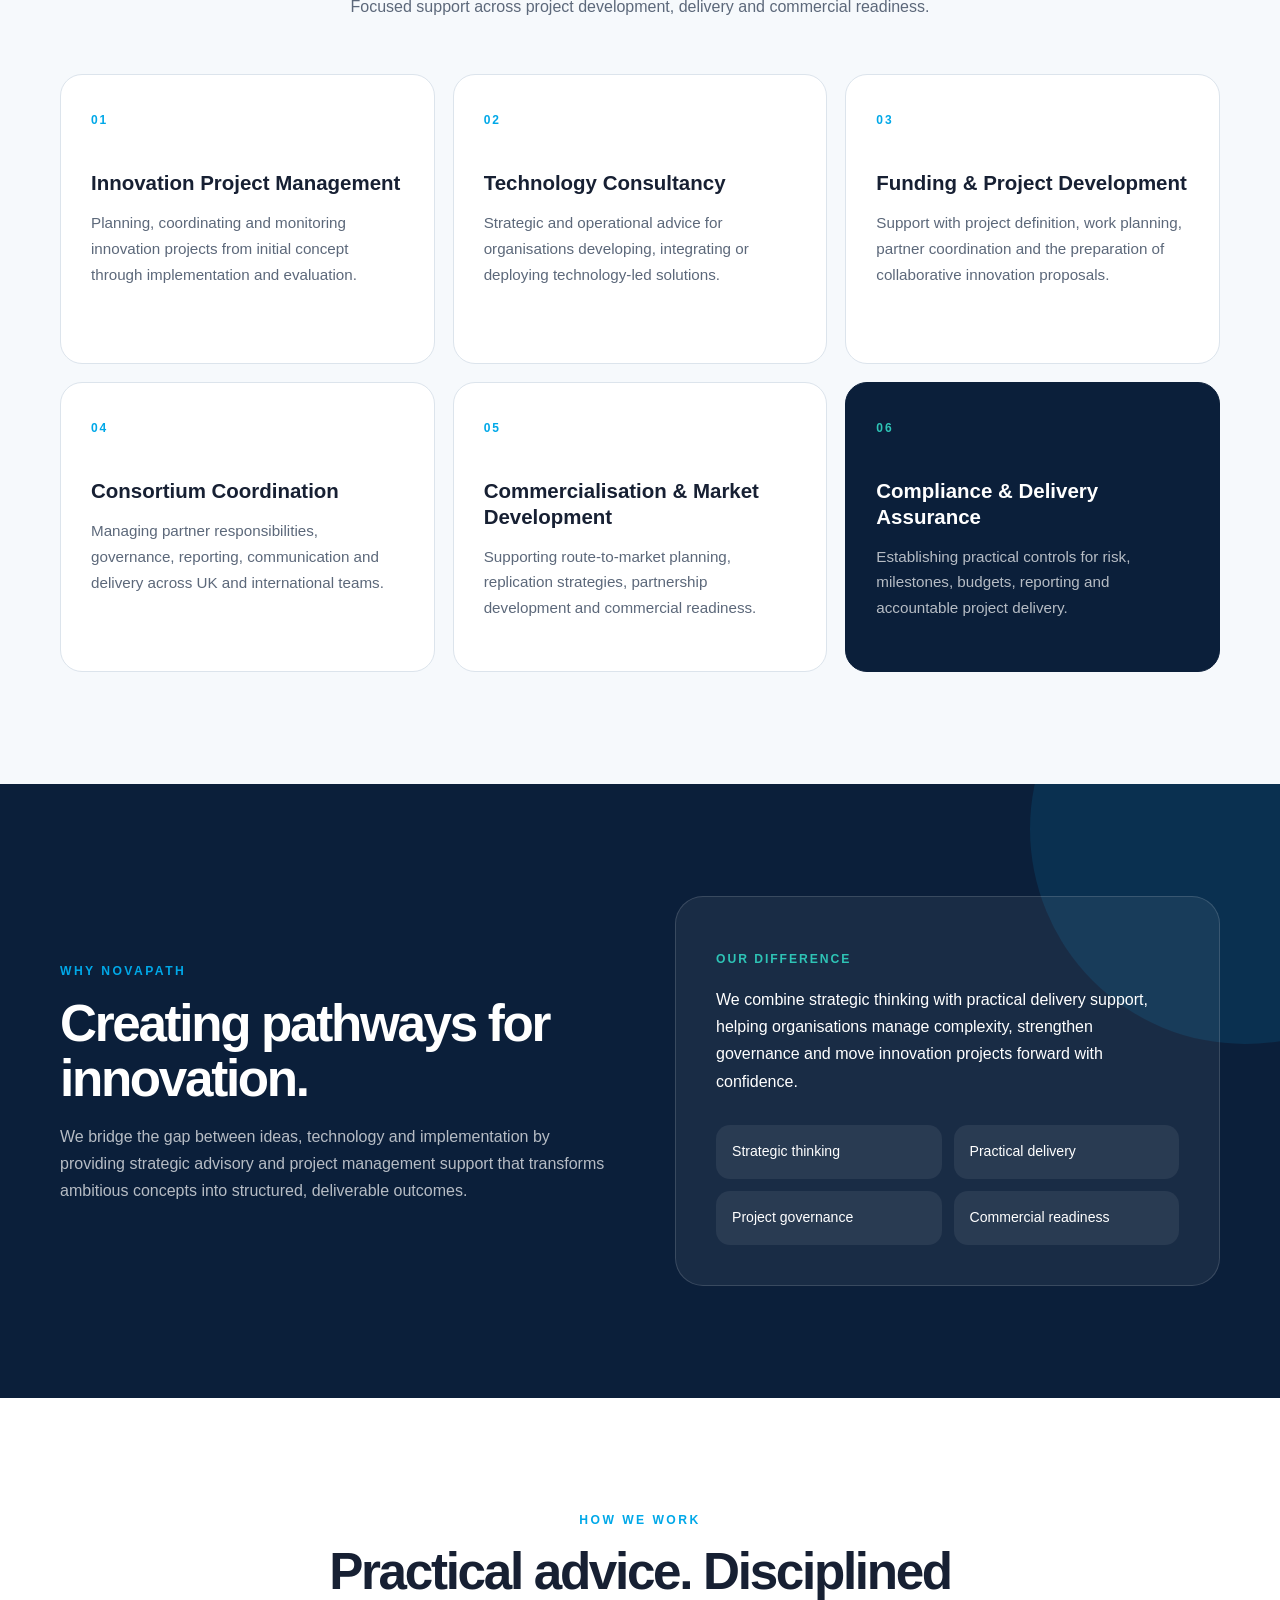
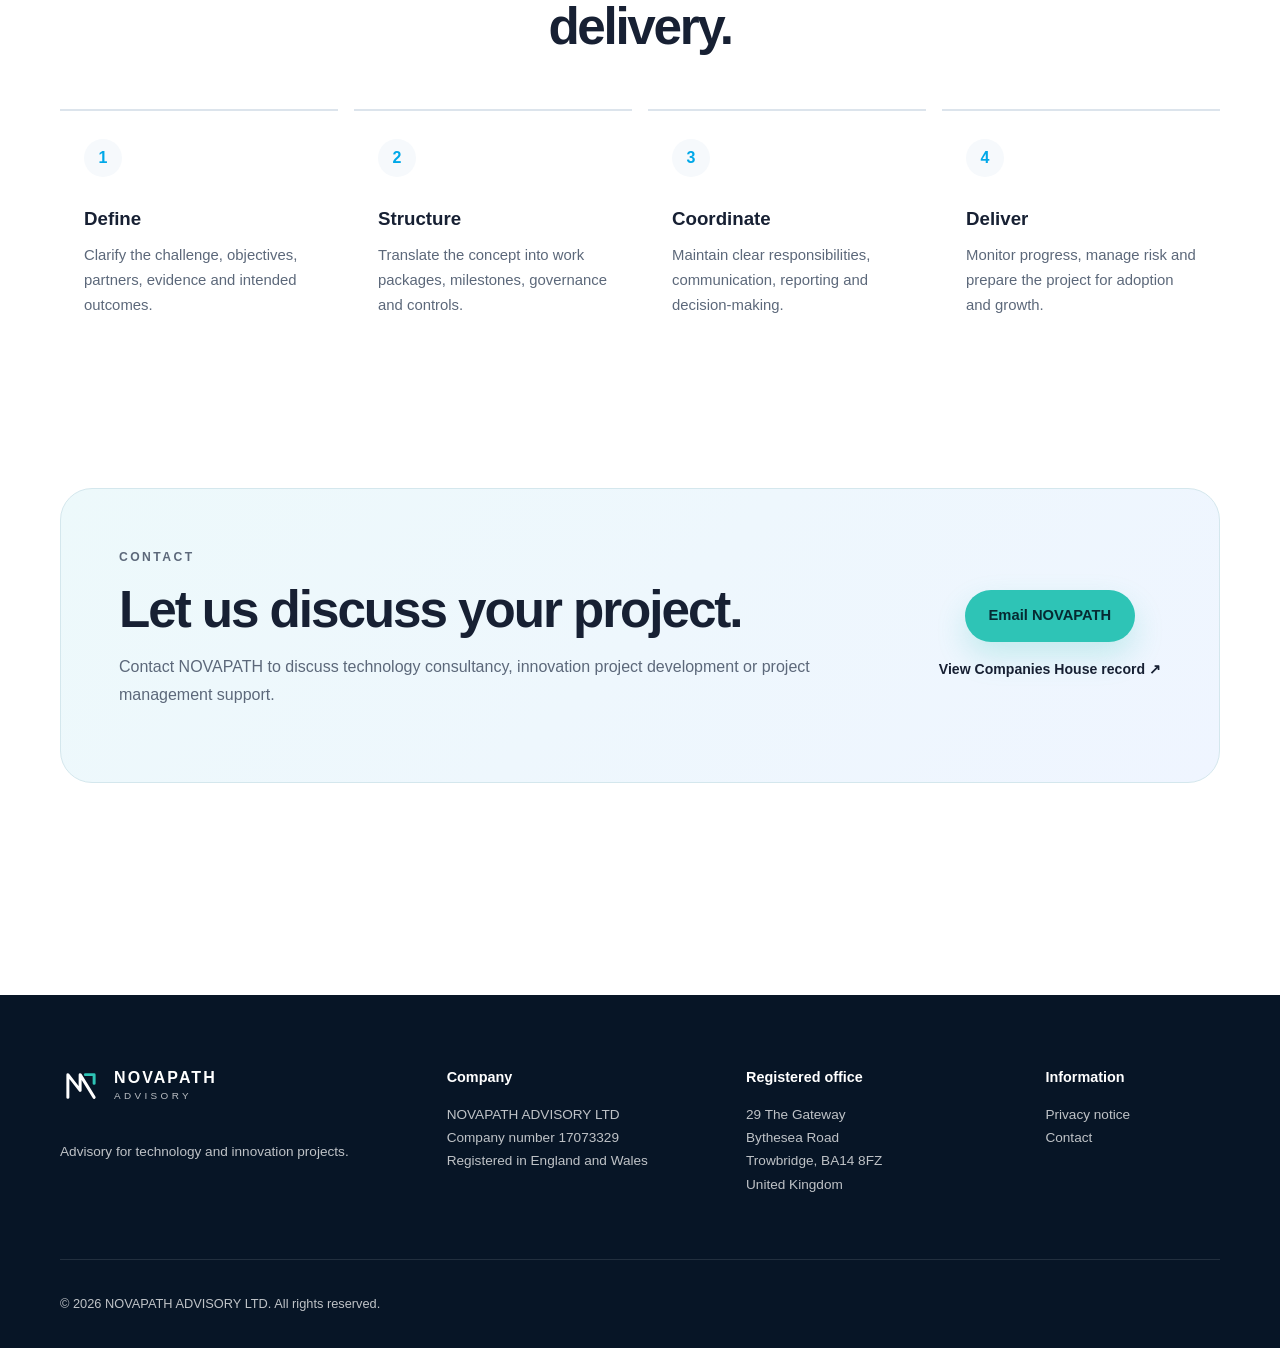
==== commit 10c2985f: "Update index.html" ====
--- a/index.html
+++ b/index.html
@@ -125,26 +125,35 @@
       </div>
     </section>
 
-    <section class="section dark-section" id="experience">
-      <div class="container experience-layout">
-        <div class="section-heading reveal">
-          <p class="eyebrow">Project experience</p>
-          <h2>Smart energy and electric mobility.</h2>
-          <p>NOVAPATH supports the administration and coordination of an international innovation project focused on a smart digital platform for electric public transport.</p>
-        </div>
-
-        <div class="experience-panel reveal">
-          <p class="panel-kicker">International collaboration</p>
-          <p>The project brings together UK and Colombian expertise in artificial intelligence, energy management, operational optimisation and transport systems.</p>
-          <div class="role-list">
-            <span>Consortium coordination</span>
-            <span>Compliance oversight</span>
-            <span>Route-to-market preparation</span>
-            <span>International replication support</span>
-          </div>
-        </div>
-      </div>
-    </section>
+<section class="section dark-section" id="experience">
+  <div class="container experience-layout">
+    <div class="section-heading reveal">
+      <p class="eyebrow">Why NOVAPATH</p>
+      <h2>Creating pathways for innovation.</h2>
+      <p>
+        We bridge the gap between ideas, technology and implementation by
+        providing strategic advisory and project management support that
+        transforms ambitious concepts into structured, deliverable outcomes.
+      </p>
+    </div>
+
+    <div class="experience-panel reveal">
+      <p class="panel-kicker">Our difference</p>
+      <p>
+        We combine strategic thinking with practical delivery support, helping
+        organisations manage complexity, strengthen governance and move
+        innovation projects forward with confidence.
+      </p>
+
+      <div class="role-list">
+        <span>Strategic thinking</span>
+        <span>Practical delivery</span>
+        <span>Project governance</span>
+        <span>Commercial readiness</span>
+      </div>
+    </div>
+  </div>
+</section>
 
     <section class="section" id="approach">
       <div class="container">
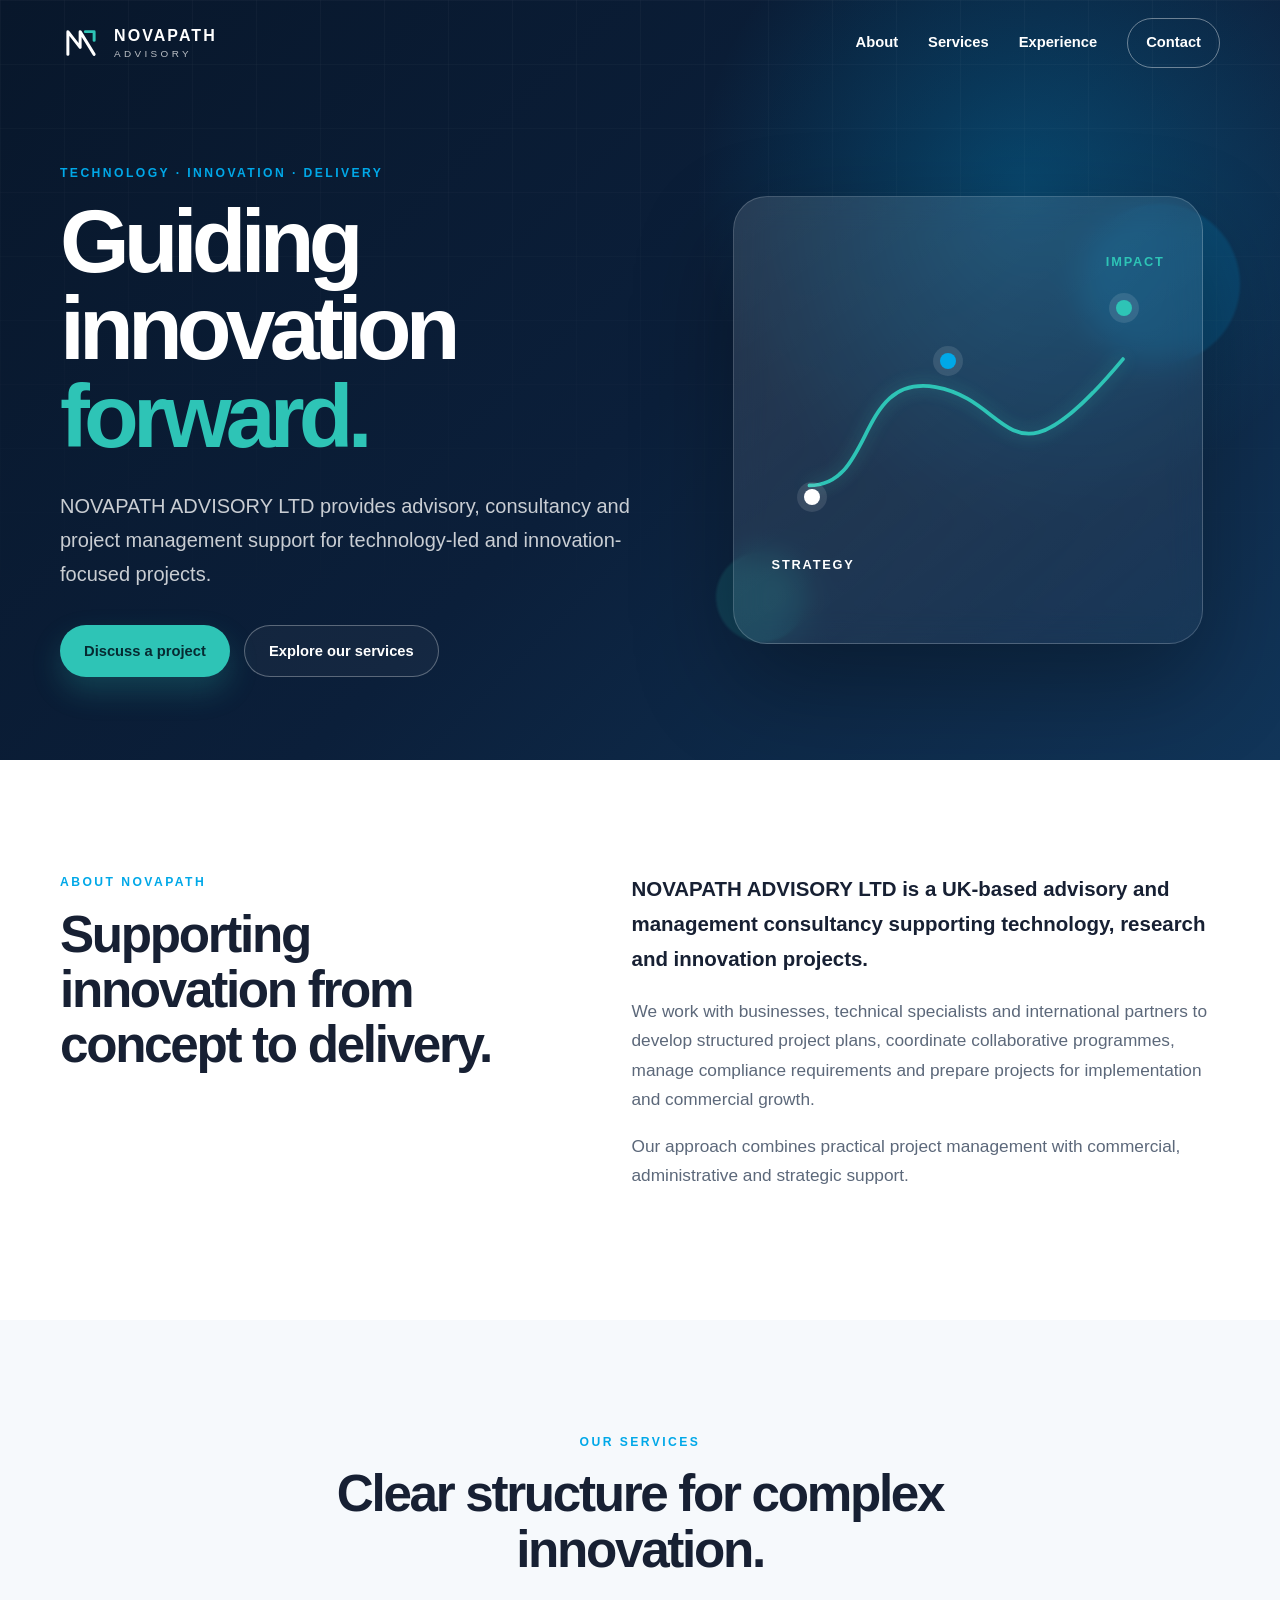
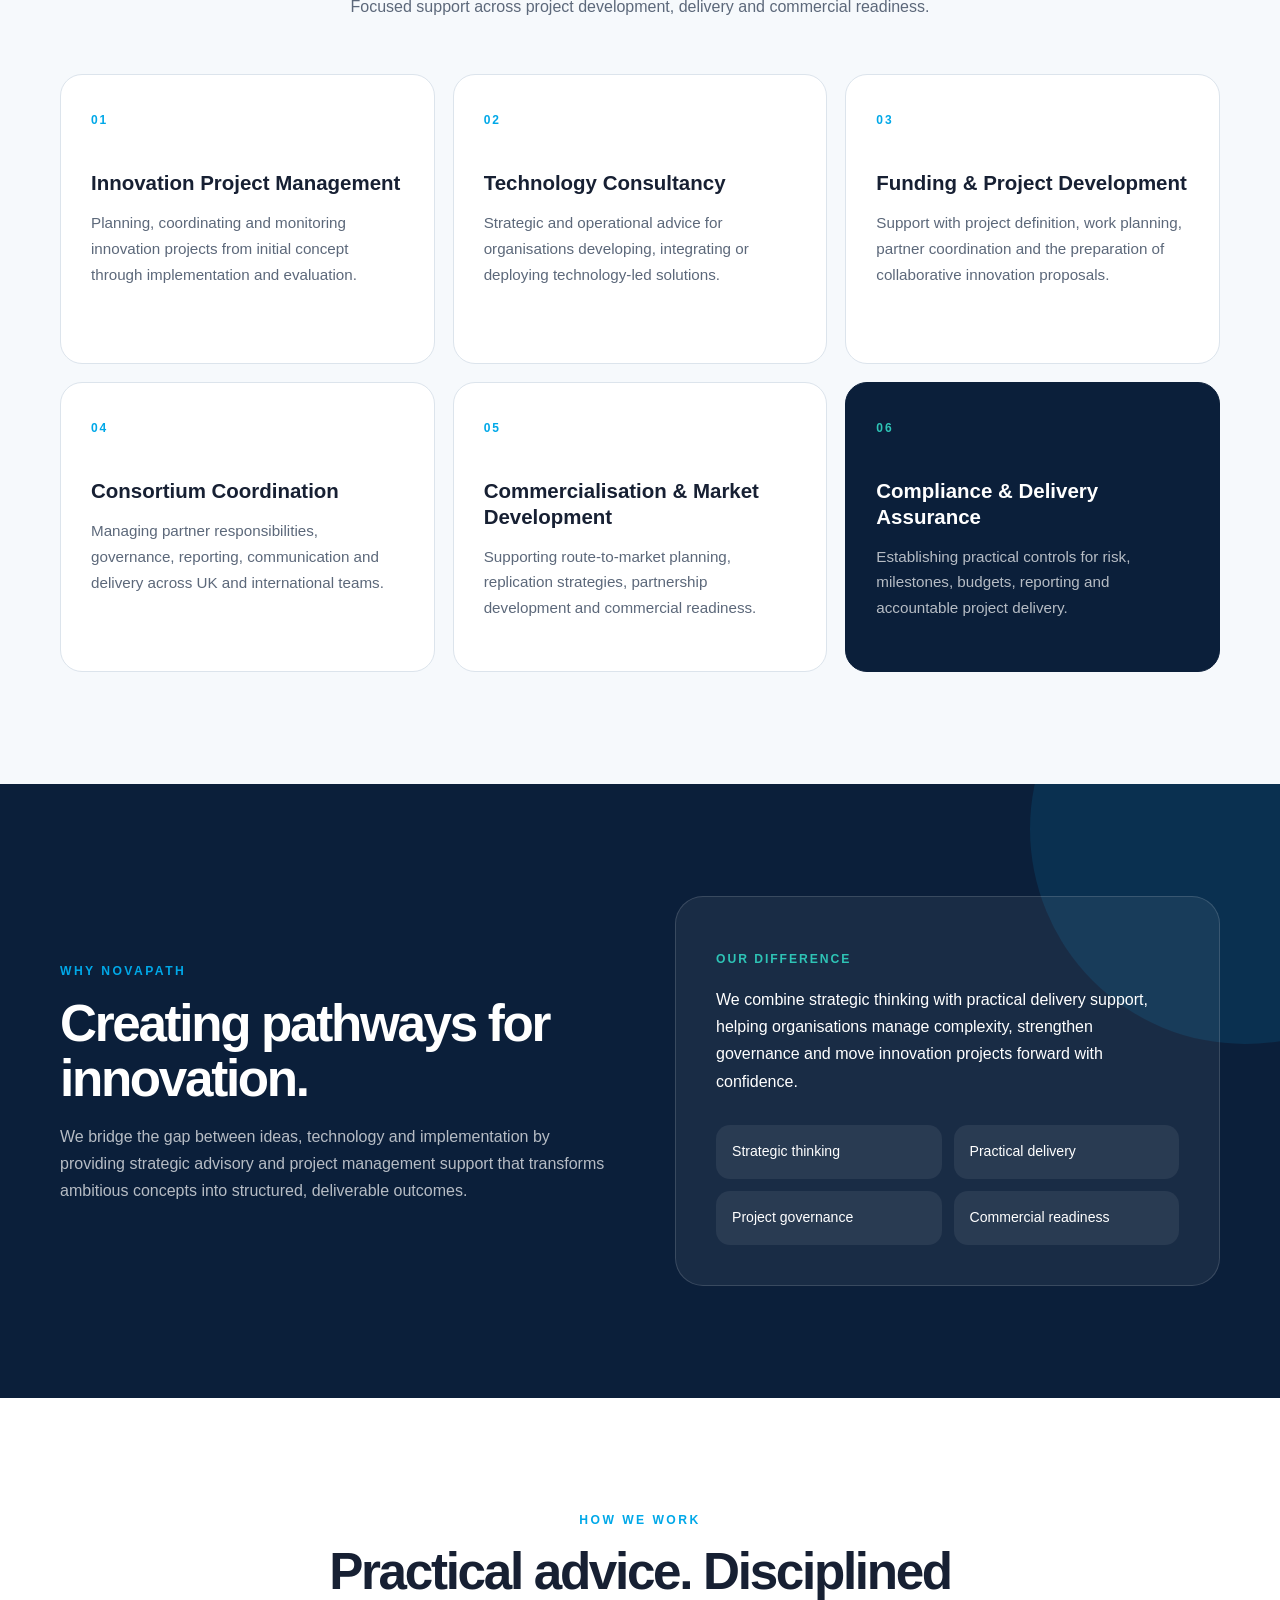
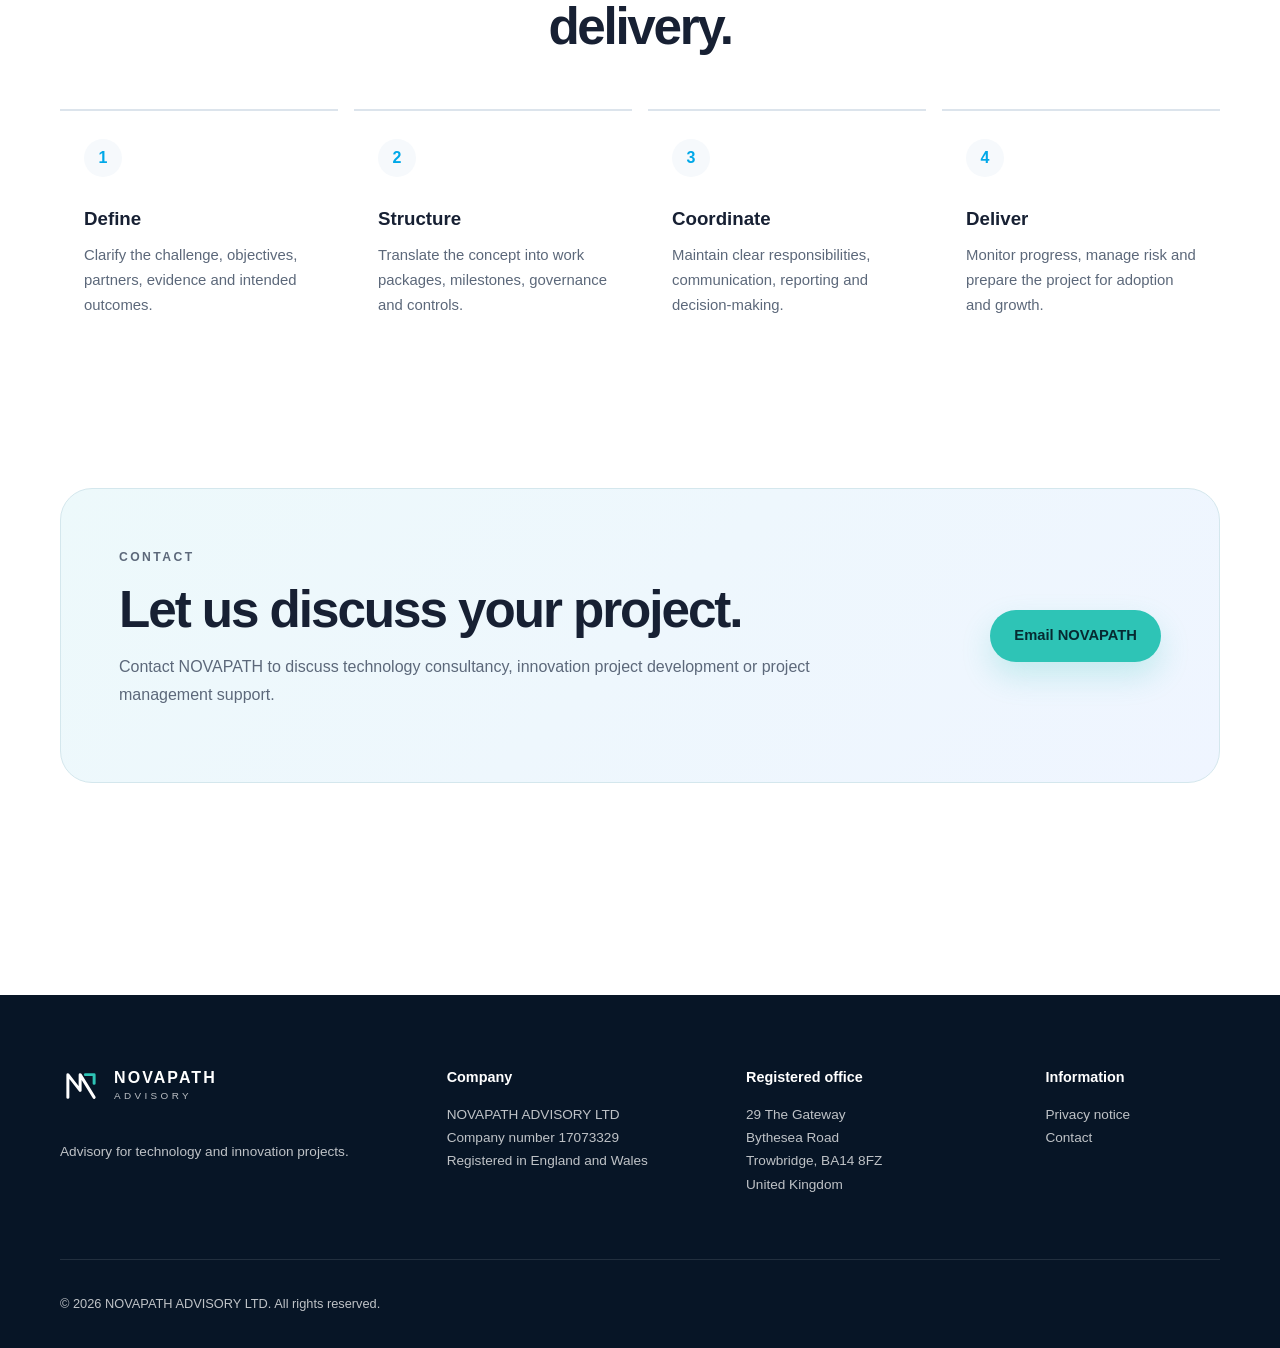
==== commit 0e7042e7: "Update index.html" ====
--- a/index.html
+++ b/index.html
@@ -180,8 +180,7 @@
         <div class="contact-actions">
           <!-- Replace the email address below with your preferred business email before publishing. -->
           <a class="button button-primary" href="mailto:j.castano@hotmail.co.uk">Email NOVAPATH</a>
-          <a class="text-link" href="https://find-and-update.company-information.service.gov.uk/company/17073329" target="_blank" rel="noopener">View Companies House record <span aria-hidden="true">↗</span></a>
-        </div>
+            </div>
       </div>
     </section>
   </main>
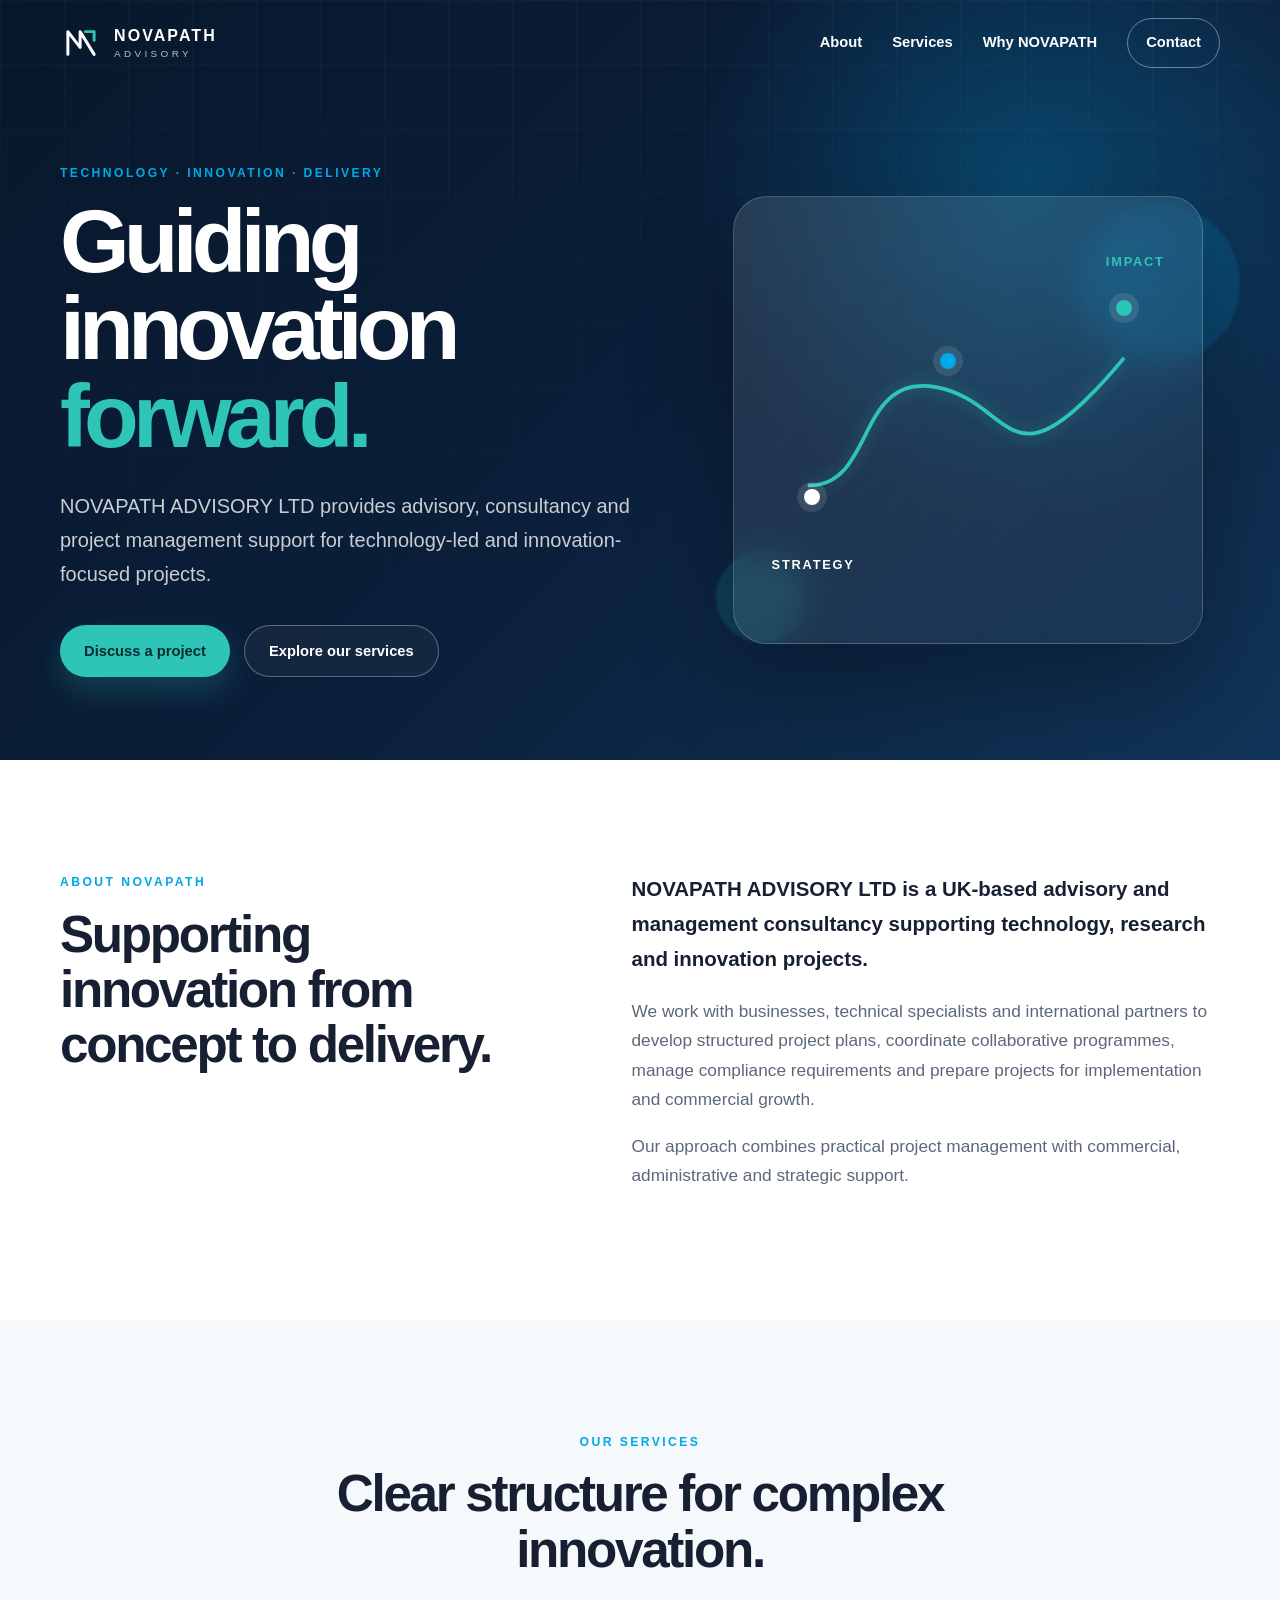
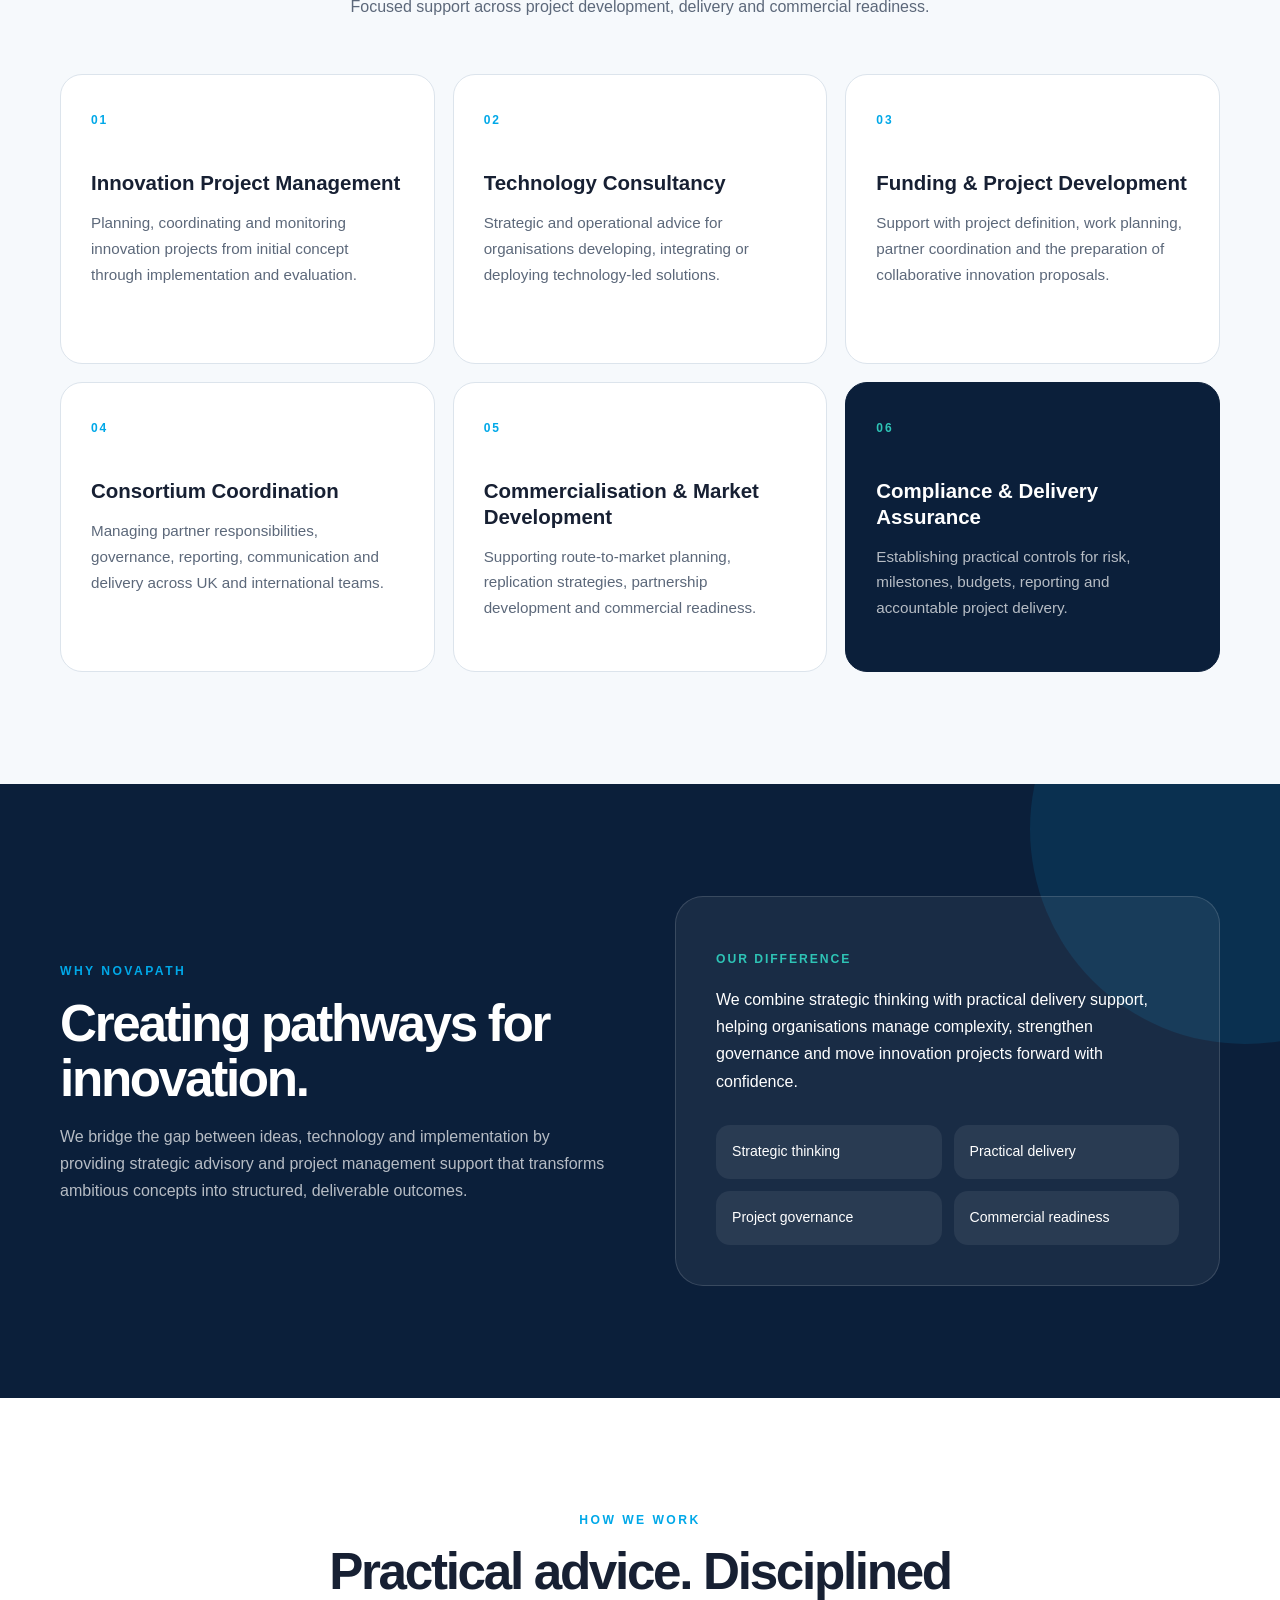
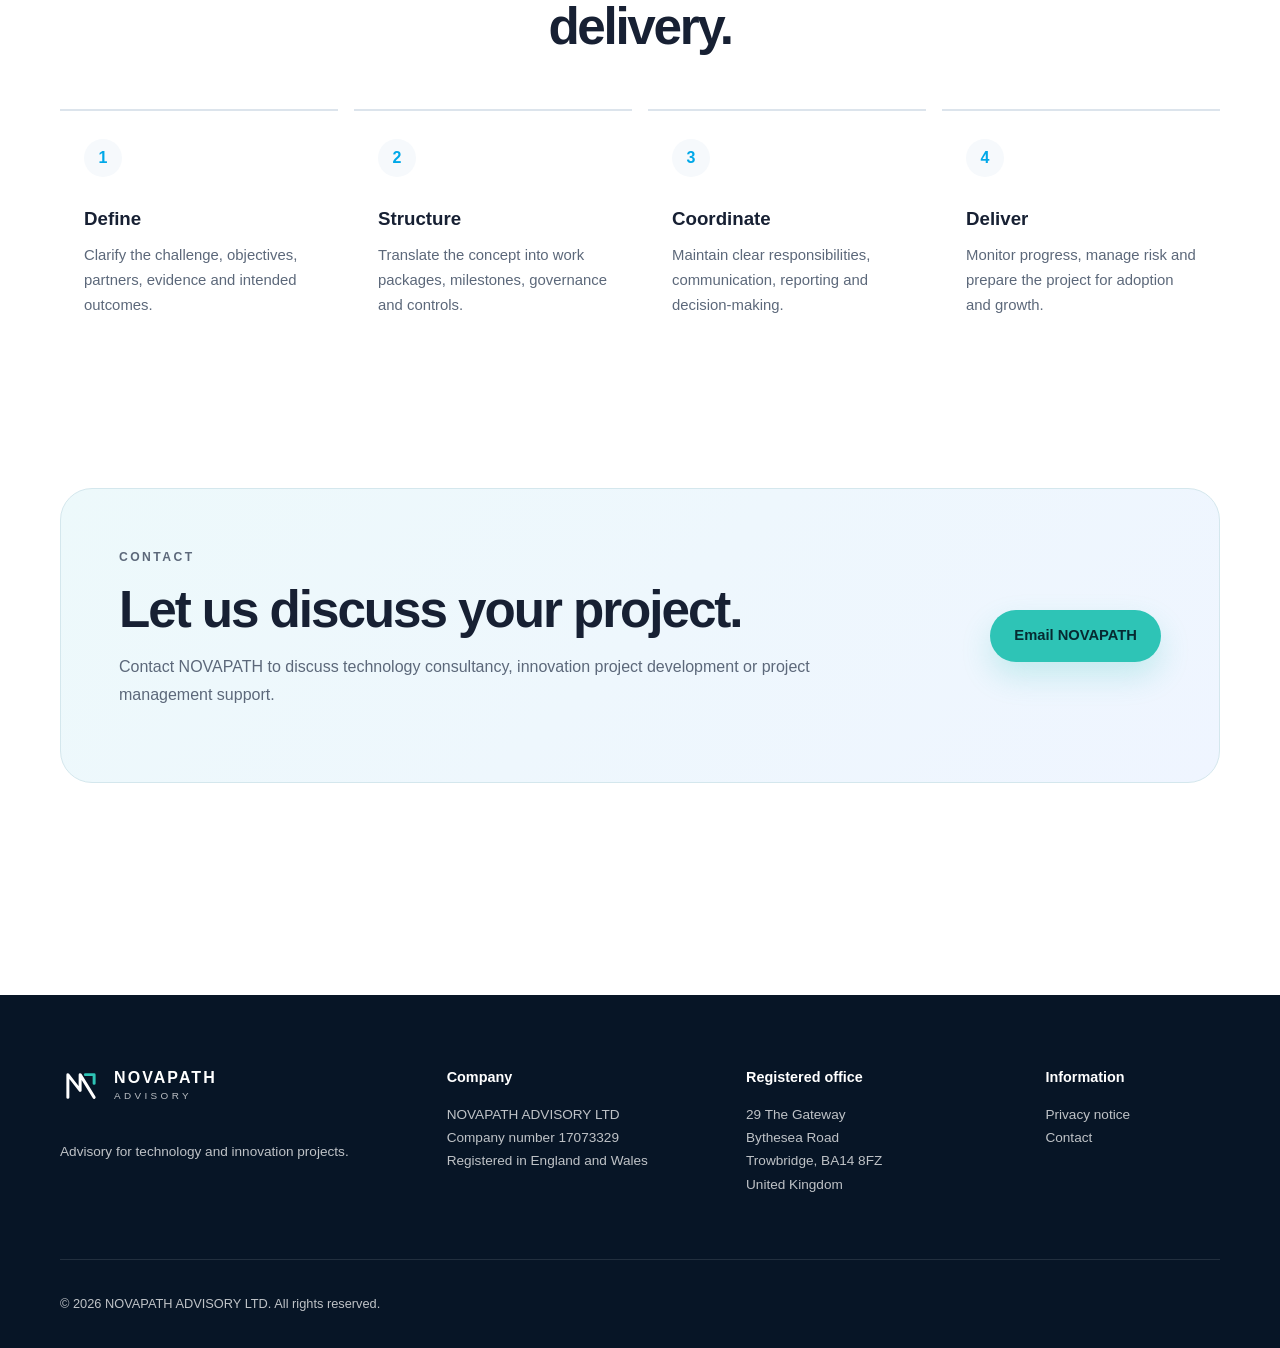
==== commit 4afd818f: "Update index.html" ====
--- a/index.html
+++ b/index.html
@@ -3,7 +3,7 @@
 <head>
   <meta charset="UTF-8">
   <meta name="viewport" content="width=device-width, initial-scale=1.0">
-  <meta name="description" content="NOVAPATH ADVISORY LTD provides advisory, consultancy and project management support for technology and innovation projects.">
+  <meta name="description" content="NOVAPATH ADVISORY provides advisory, consultancy and project management support for technology and innovation projects.">
   <meta name="theme-color" content="#0B1F3A">
   <title>NOVAPATH Advisory | Technology & Innovation Projects</title>
   <link rel="preconnect" href="https://fonts.googleapis.com">
@@ -31,7 +31,7 @@
       <nav id="site-nav" class="site-nav" aria-label="Primary navigation">
         <a href="#about">About</a>
         <a href="#services">Services</a>
-        <a href="#experience">Experience</a>
+        <a href="#experience">Why NOVAPATH</a>
         <a href="#contact" class="nav-cta">Contact</a>
       </nav>
     </div>
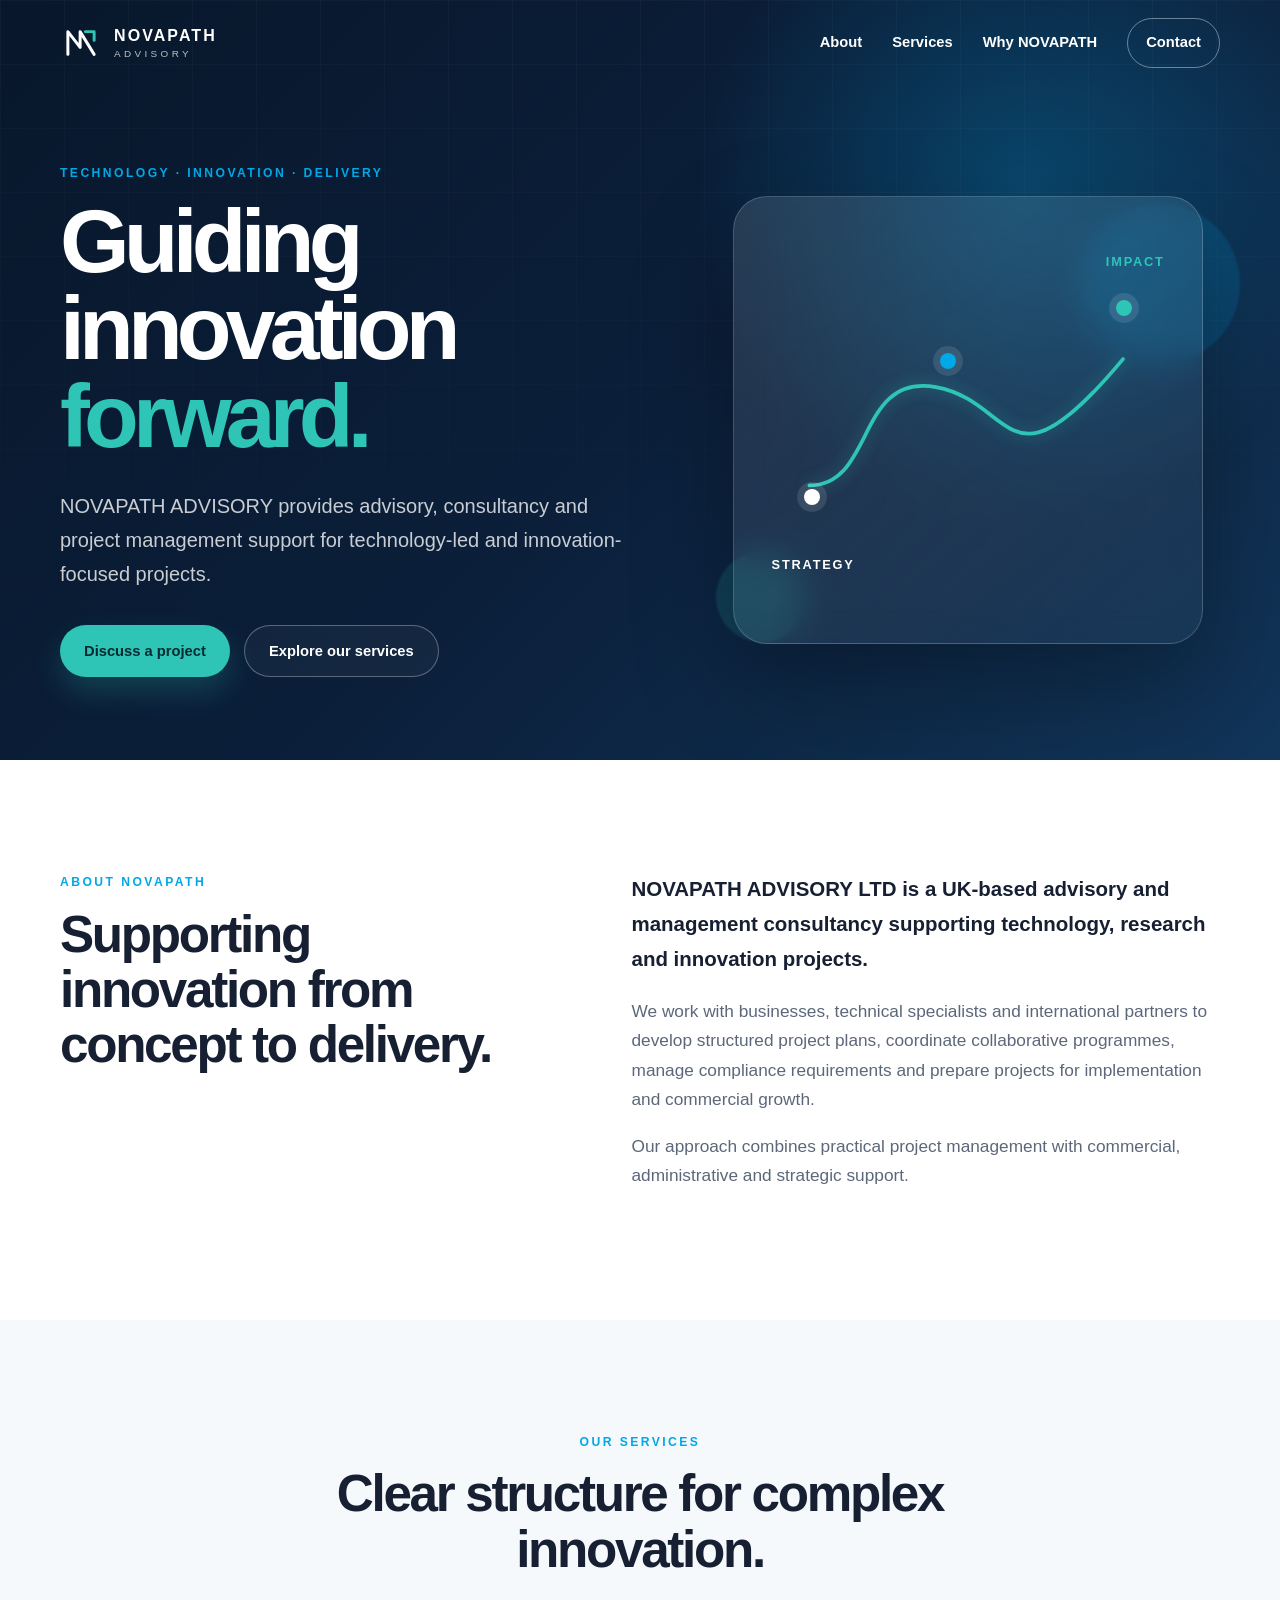
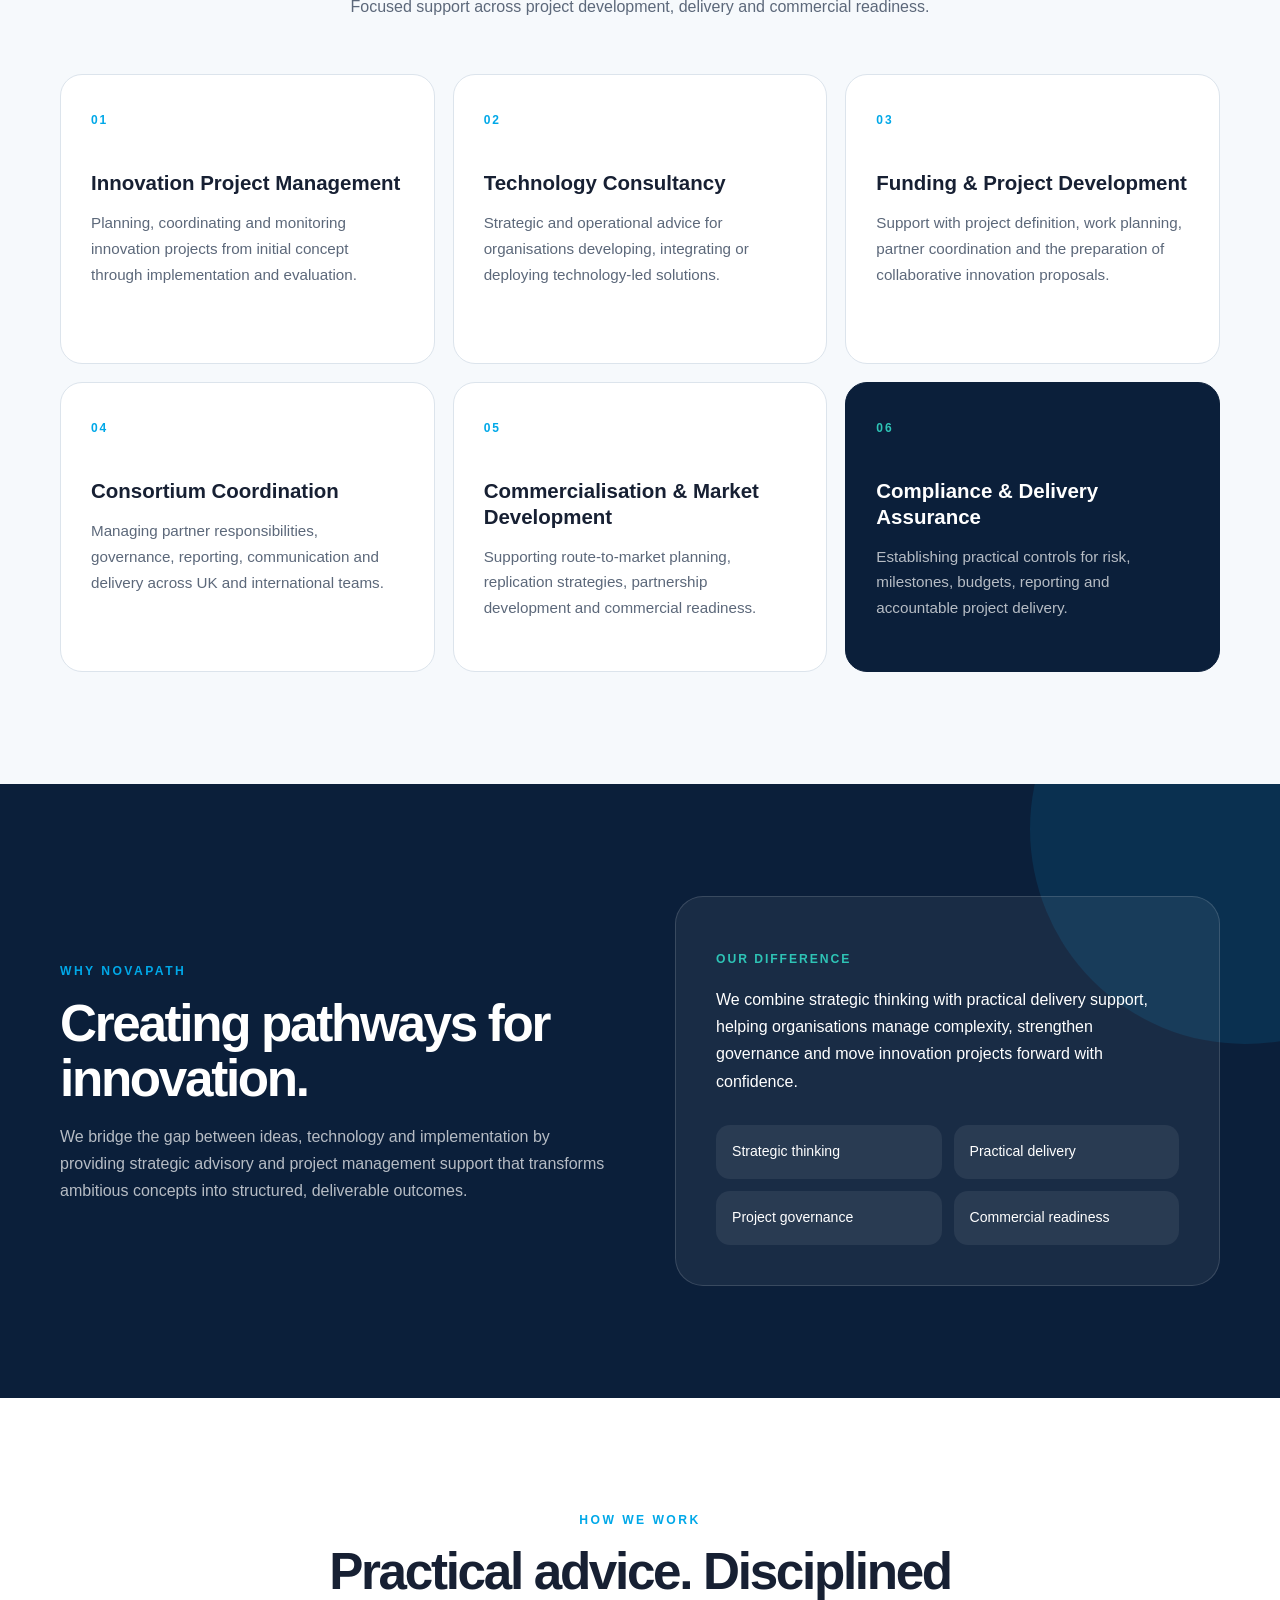
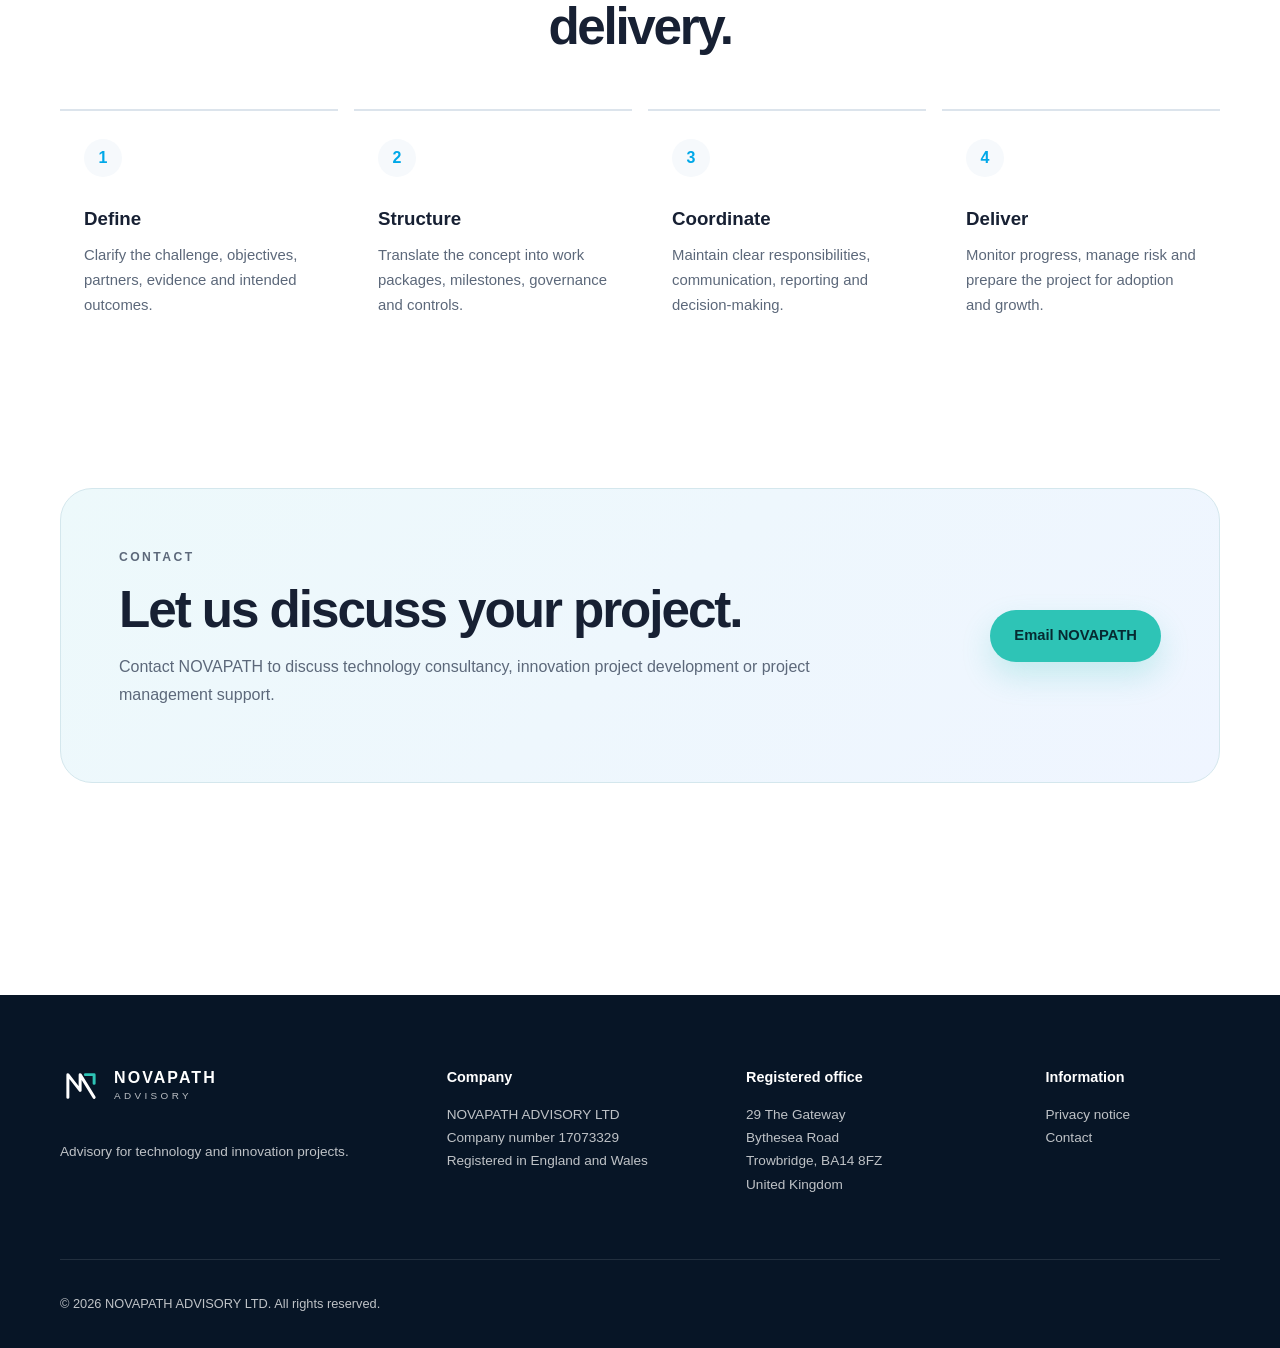
==== commit 9280fc25: "Update index.html" ====
--- a/index.html
+++ b/index.html
@@ -44,7 +44,7 @@
         <div class="hero-copy reveal">
           <p class="eyebrow">Technology · Innovation · Delivery</p>
           <h1>Guiding innovation <span>forward.</span></h1>
-          <p class="hero-intro">NOVAPATH ADVISORY LTD provides advisory, consultancy and project management support for technology-led and innovation-focused projects.</p>
+          <p class="hero-intro">NOVAPATH ADVISORY provides advisory, consultancy and project management support for technology-led and innovation-focused projects.</p>
           <div class="hero-actions">
             <a class="button button-primary" href="#contact">Discuss a project</a>
             <a class="button button-secondary" href="#services">Explore our services</a>
